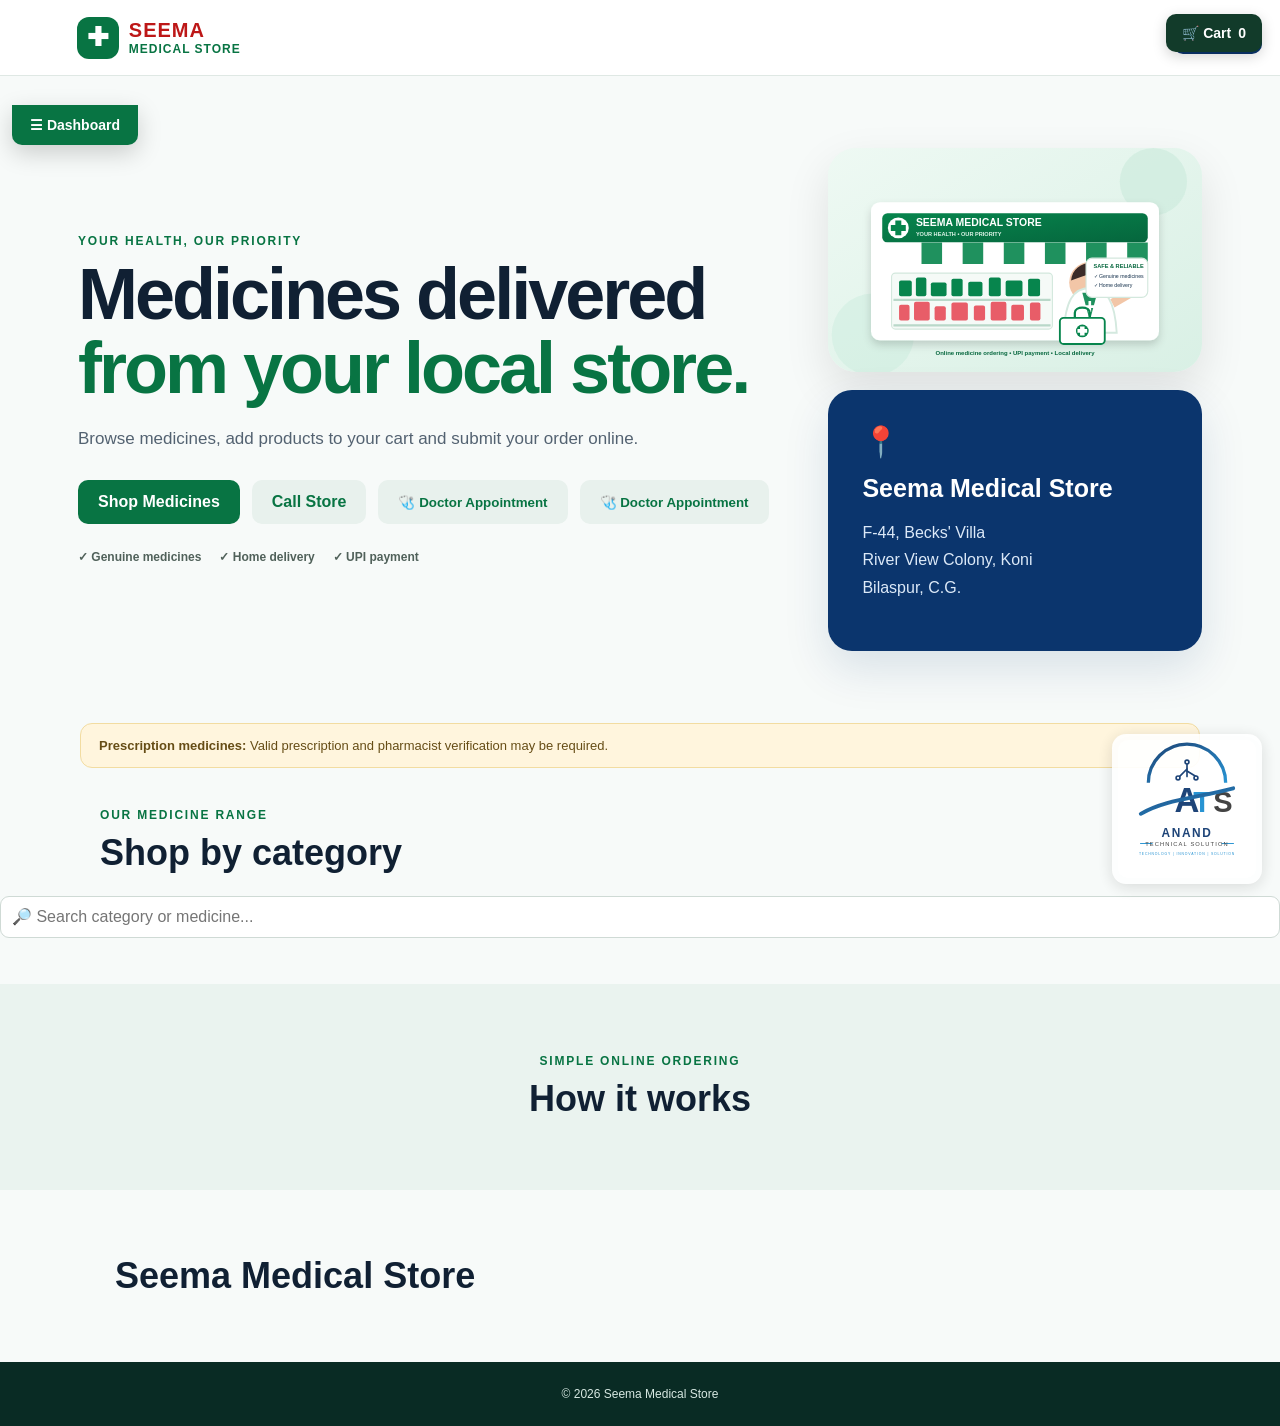
==== index.html @ df8f7c28 "Expose Doctor Appointment on website dashboard" ====
<!DOCTYPE html><html lang="en"><head><meta charset="UTF-8"><meta name="viewport" content="width=device-width, initial-scale=1.0"><meta name="description" content="Seema Medical Store - Order medicines and healthcare essentials online."><title>Seema Medical Store | Online Medicine Store</title><link rel="stylesheet" href="style.css?v=20260820-02"><link rel="stylesheet" href="category-slider.css?v=20260821-02"><link rel="stylesheet" href="seema-ai-hero.css?v=20260821-01"><style>#productGrid{display:none!important}</style></head><body><header class="topbar"><div class="brand"><div class="logo">✚</div><div><strong>SEEMA</strong><span>MEDICAL STORE</span></div></div><nav><a href="#products">Medicines</a><a href="#how">How to Order</a><a href="#contact">Contact</a><button id="customerLoginBtn" class="secondary" type="button" onclick="openCustomerAuth('login')">👤 Customer Login</button><div id="customerAccount" hidden><span>Hi, <strong id="customerNameDisplay">Customer</strong></span><button class="secondary" type="button" onclick="openMyOrders()">📦 My Orders</button><button class="secondary" type="button" onclick="logoutCustomer()">Logout</button></div><button id="mainCartButton" class="cart-btn" type="button" onclick="event.preventDefault();event.stopPropagation();var o=document.getElementById('cartOverlay');if(o){o.classList.add('open');o.style.display='flex';o.setAttribute('aria-hidden','false');if(window.reloadCartFromStorage)window.reloadCartFromStorage();}return false;">Cart <span id="cartCount">0</span></button></nav></header><section class="hero"><div><p class="eyebrow">YOUR HEALTH, OUR PRIORITY</p><h1>Medicines delivered<br><span>from your local store.</span></h1><p class="hero-copy">Browse medicines, add products to your cart and submit your order online.</p><div class="hero-actions"><a class="primary" href="#products">Shop Medicines</a><a class="secondary" href="tel:+919548327925">Call Store</a><button id="doctorAppointmentButton" class="secondary" type="button" onclick="openAppointment()">🩺 Doctor Appointment</button></div><div class="trust-row"><span>✓ Genuine medicines</span><span>✓ Home delivery</span><span>✓ UPI payment</span></div></div><div class="hero-visual"><div class="hero-ai-image"><img src="seema-ai-hero.svg" alt="Seema Medical Store online medicine delivery" loading="eager"></div><div class="hero-card"><div class="pin">📍</div><h3>Seema Medical Store</h3><p>F-44, Becks' Villa<br>River View Colony, Koni<br>Bilaspur, C.G.</p></div></div></section><section class="notice"><strong>Prescription medicines:</strong> Valid prescription and pharmacist verification may be required.</section><main id="products"><div class="section-head"><div><p class="eyebrow">OUR MEDICINE RANGE</p><h2>Shop by category</h2></div></div><div class="homepage-search-wrap"><input id="homepageSearch" class="homepage-search" type="search" placeholder="🔎 Search category or medicine..." autocomplete="off"><div id="homepageSearchResults" class="homepage-search-results" hidden></div></div><div id="dynamicCategoryList" class="dynamic-category-list" aria-label="Medicine categories"></div><div id="productGrid" class="product-grid" aria-hidden="true"></div></main><section id="how" class="how"><p class="eyebrow">SIMPLE ONLINE ORDERING</p><h2>How it works</h2></section><section id="contact" class="contact"><h2>Seema Medical Store</h2></section><footer>© 2026 Seema Medical Store</footer><div id="cartOverlay" class="overlay" onclick="closeCart(event)"><aside class="cart" onclick="event.stopPropagation()"><button class="close" type="button" onclick="closeCart()">×</button><h2>Your Cart</h2><div id="cartItems"></div><div class="cart-total"><span>Total</span><strong id="cartTotal">₹0</strong></div><button id="cartAddMoreButton" type="button" class="secondary full" hidden onclick="document.getElementById('cartOverlay').classList.remove('open');location.hash='products'">➕ Add More Medicines</button><button class="primary full" type="button" onclick="openCheckout()">Proceed to Order</button></aside></div><div id="customerAuthOverlay" class="overlay" onclick="if(event.target===this)closeCustomerAuth()"><aside class="checkout auth-card" onclick="event.stopPropagation()"><button class="close" type="button" onclick="closeCustomerAuth()">×</button><h2>👤 Customer Login</h2><p class="muted">Login to your Seema Medical Store customer account.</p><div class="auth-tabs"><button id="loginTab" class="active" type="button" onclick="setAuthMode('login')">Login</button><button id="signupTab" type="button" onclick="setAuthMode('signup')">Create Account</button></div><div id="authMessage" class="auth-message"></div><div id="loginPanel"><form onsubmit="loginCustomer(event)"><label>Email address<input id="loginEmail" type="email" required autocomplete="email"></label><label>Password<input id="loginPassword" type="password" required autocomplete="current-password"></label><button class="primary full" type="submit">Login</button></form></div><div id="signupPanel" hidden><form onsubmit="signupCustomer(event)"><label>Full name<input id="signupName" required autocomplete="name"></label><label>Mobile number<input id="signupPhone" type="tel" pattern="[0-9]{10}" required autocomplete="tel"></label><label>Email address<input id="signupEmail" type="email" required autocomplete="email"></label><label>Password<input id="signupPassword" type="password" minlength="6" required autocomplete="new-password"></label><button class="primary full" type="submit">Create Account</button></form></div></aside></div><script src="https://cdn.jsdelivr.net/npm/@supabase/supabase-js@2"></script><script src="supabase-config.js?v=20260820-01"></script><script src="script.js?v=20260821-09"></script><script src="new-cart-v4.js?v=20260821-03"></script><script src="next-order-fix.js?v=20260821-05"></script><script src="realtime-stock.js?v=20260820-01"></script><script src="stock-order-fix.js?v=20260820-01"></script><script src="customer-auth.js?v=20260821-07"></script><script src="customer-orders.js?v=20260820-02"></script><script src="customer-dashboard.js?v=20260821-01"></script><script src="dynamic-categories.js?v=20260821-03"></script><script src="homepage-search.js?v=20260821-01"></script><script src="appointment.js?v=20260821-02"></script></body></html>
---- style.css ----
*{box-sizing:border-box}html{scroll-behavior:smooth}body{margin:0;font-family:Inter,Arial,sans-serif;color:#102033;background:#f7faf9}a{text-decoration:none;color:inherit}.topbar{height:76px;background:#fff;border-bottom:1px solid #dfe8e4;display:flex;align-items:center;justify-content:space-between;padding:0 6%;position:sticky;top:0;z-index:10}.brand{display:flex;align-items:center;gap:10px}.brand .logo{width:42px;height:42px;border-radius:12px;background:#087443;color:#fff;display:grid;place-items:center;font-size:26px;font-weight:800}.brand strong{display:block;font-size:20px;color:#bd1717;letter-spacing:1px}.brand span{display:block;font-size:12px;font-weight:800;color:#087443;letter-spacing:1px}.topbar nav{display:flex;align-items:center;gap:25px;font-size:14px;font-weight:600}.topbar nav a:hover{color:#087443}.cart-btn{border:0;background:#0b356d;color:#fff;padding:11px 16px;border-radius:10px;font-weight:700;cursor:pointer}.cart-btn span{background:#fff;color:#0b356d;border-radius:20px;padding:2px 7px;margin-left:5px}.hero{max-width:1180px;margin:0 auto;padding:72px 28px;display:grid;grid-template-columns:1.5fr .8fr;gap:50px;align-items:center}.eyebrow{font-size:12px;font-weight:800;letter-spacing:1.8px;color:#087443;margin:0 0 10px}.hero h1{font-size:clamp(42px,6vw,72px);line-height:1.02;margin:0 0 20px;letter-spacing:-3px}.hero h1 span{color:#087443}.hero-copy{font-size:17px;line-height:1.7;max-width:650px;color:#536271}.hero-actions{display:flex;gap:12px;margin:26px 0}.primary,.secondary{display:inline-block;padding:13px 20px;border-radius:10px;font-weight:800;border:0;cursor:pointer}.primary{background:#087443;color:#fff}.secondary{background:#e8f1ed;color:#087443}.trust-row{display:flex;gap:18px;flex-wrap:wrap;font-size:12px;font-weight:700;color:#50615a}.hero-card{background:#0b356d;color:#fff;padding:34px;border-radius:24px;box-shadow:0 18px 45px #0b356d20}.hero-card .pin{font-size:30px}.hero-card h3{font-size:25px;margin:15px 0 10px}.hero-card p{line-height:1.7;color:#dce9f8}.hero-card a{display:inline-block;margin-top:8px;font-weight:800}.notice{max-width:1120px;margin:0 auto 25px;padding:14px 18px;background:#fff5dd;border:1px solid #f2dca1;border-radius:12px;font-size:13px;color:#664d16}.section-head{max-width:1120px;margin:40px auto 15px;padding:0 20px;display:flex;justify-content:space-between;align-items:end;gap:20px}.section-head h2,.how h2,.contact h2{font-size:36px;margin:0}.section-head input{width:280px;padding:13px 15px;border:1px solid #cfdad5;border-radius:10px;background:#fff}.tabs{max-width:1120px;margin:0 auto 22px;padding:0 20px;display:flex;gap:8px;overflow:auto}.tab{border:1px solid #d4dfdb;background:#fff;padding:9px 14px;border-radius:999px;white-space:nowrap;cursor:pointer;font-weight:700;color:#53615c}.tab.active{background:#087443;color:#fff;border-color:#087443}.product-grid{max-width:1120px;margin:0 auto 70px;padding:0 20px;display:grid;grid-template-columns:repeat(4,1fr);gap:16px}.product{background:#fff;border:1px solid #e1e9e5;border-radius:16px;padding:18px;display:flex;flex-direction:column;min-height:210px}.product .category{font-size:10px;color:#087443;font-weight:800;text-transform:uppercase;letter-spacing:1px}.product h3{font-size:17px;margin:8px 0 5px}.product p{font-size:12px;color:#6a7671;min-height:34px;margin:0 0 12px}.product-bottom{margin-top:auto;display:flex;align-items:center;justify-content:space-between}.price{font-size:20px;color:#c71818;font-weight:800}.add{border:0;background:#0b356d;color:#fff;padding:9px 12px;border-radius:9px;font-weight:800;cursor:pointer}.how{background:#eaf3ef;padding:70px 7%;text-align:center}.steps{max-width:1100px;margin:30px auto 0;display:grid;grid-template-columns:repeat(4,1fr);gap:18px}.steps div{background:#fff;border-radius:16px;padding:25px;text-align:left}.steps b{color:#087443}.steps h3{margin:12px 0 5px}.steps p{font-size:13px;color:#65736d;line-height:1.5}.contact{max-width:1100px;margin:0 auto;padding:65px 25px;display:flex;justify-content:space-between;gap:30px;align-items:center}.contact p{color:#5f6c67;line-height:1.6}.contact-actions{display:flex;gap:10px;flex-wrap:wrap}footer{padding:25px;text-align:center;background:#092b24;color:#d7e8e2;font-size:12px}.overlay{position:fixed;inset:0;background:#071a1570;display:none;align-items:stretch;justify-content:flex-end;z-index:30}.overlay.open{display:flex}.cart,.checkout{width:min(470px,100%);background:#fff;height:100%;padding:28px;overflow:auto;position:relative}.checkout{width:min(620px,100%)}.close{position:absolute;right:20px;top:14px;border:0;background:transparent;font-size:30px;cursor:pointer}.cart h2,.checkout h2{margin-top:10px}.cart-row{display:grid;grid-template-columns:1fr auto auto;gap:10px;align-items:center;border-bottom:1px solid #e6ece9;padding:15px 0}.qty button{border:1px solid #ccd7d2;background:#fff;border-radius:6px;padding:3px 8px}.cart-total{display:flex;justify-content:space-between;font-size:20px;padding:20px 0}.full{width:100%}.muted,.small{color:#68756f;font-size:12px}.form-grid{display:grid;grid-template-columns:1fr 1fr;gap:12px}label{display:block;font-size:12px;font-weight:700;margin:12px 0}input,textarea,select{width:100%;margin-top:7px;padding:11px;border:1px solid #cfdad5;border-radius:9px;font:inherit;background:#fff}.order-summary{background:#f3f7f5;border-radius:12px;padding:15px;margin:16px 0}.summary-line{display:flex;justify-content:space-between;font-size:13px;margin:7px 0}.success{background:#e6f7ee;border:1px solid #9bd4b5;padding:18px;border-radius:12px;color:#0b5a35}.hidden{display:none}.payment-box{margin:18px 0;padding:18px;border:1px solid #d6e2dd;border-radius:14px;background:#f8fbfa}.payment-box h3{margin:0 0 5px}.upi-details{display:flex;justify-content:space-between;gap:18px;align-items:center;background:#fff;border:1px solid #e0e9e5;border-radius:12px;padding:14px}.upi-details p{margin:7px 0}.payment-qr{width:150px;height:150px;object-fit:contain;border-radius:8px;border:1px solid #e3e8e6;background:#fff}.upi-pay-button{margin:12px 0;text-align:center}.payment-note{margin-top:4px}.cod-box{background:#fff;border:1px solid #d9e5df;border-radius:10px;padding:15px;margin-top:12px}.cod-box p{margin-bottom:0}.tracking-form{max-width:720px;margin:25px auto;display:grid;grid-template-columns:1fr 1fr auto;gap:10px;align-items:end}.tracking-form input{margin-top:0}.tracking-card{max-width:720px;margin:22px auto 0;background:#fff;border-radius:14px;padding:20px;text-align:left;border:1px solid #dce7e2}.tracking-status{display:grid;grid-template-columns:repeat(5,1fr);gap:6px;margin:18px 0}.tracking-status div{text-align:center;font-size:11px;color:#8a9792}.tracking-status span{display:block;font-size:22px}.tracking-status .completed{color:#087443}.dynamic-category-list{max-width:1120px;margin:0 auto 20px;padding:0 20px;display:grid;grid-template-columns:repeat(5,1fr);gap:14px}.dynamic-category-card{border:1px solid #d9e4df;background:#fff;border-radius:18px;padding:18px 12px;min-height:145px;display:flex;flex-direction:column;align-items:center;justify-content:center;gap:8px;cursor:pointer;box-shadow:0 4px 14px rgba(16,32,51,.06);transition:transform .15s,box-shadow .15s}.dynamic-category-card:hover{transform:translateY(-3px);box-shadow:0 8px 20px rgba(16,32,51,.1)}.dynamic-category-icon{width:68px;height:68px;border-radius:50%;display:grid;place-items:center;background:#eaf3ef;font-size:36px}.dynamic-category-card strong{font-size:14px;text-align:center;color:#102033}.dynamic-category-card small{font-size:11px;color:#68756f}@media(max-width:1000px){.dynamic-category-list{grid-template-columns:repeat(4,1fr)}}@media(max-width:850px){.topbar nav a{display:none}.hero{grid-template-columns:1fr;padding-top:45px}.product-grid{grid-template-columns:repeat(2,1fr)}.steps{grid-template-columns:repeat(2,1fr)}.contact{flex-direction:column;align-items:flex-start}.section-head{align-items:flex-start;flex-direction:column}.section-head input{width:100%}.tracking-form{grid-template-columns:1fr}.tracking-form .primary{width:100%}.dynamic-category-list{grid-template-columns:repeat(3,1fr)}}@media(max-width:520px){.hero h1{letter-spacing:-2px}.product-grid{grid-template-columns:1fr}.steps{grid-template-columns:1fr}.form-grid{grid-template-columns:1fr}.hero-card{padding:24px}.upi-details{flex-direction:column;align-items:flex-start}.payment-qr{width:180px;height:180px}.tracking-status{grid-template-columns:1fr 1fr}.dynamic-category-list{grid-template-columns:repeat(2,1fr);padding:0 14px}.dynamic-category-card{min-height:125px}.dynamic-category-icon{width:58px;height:58px;font-size:30px}}.ats-watermark{position:fixed;right:18px;bottom:16px;width:150px;z-index:9999;pointer-events:none;opacity:.92;filter:drop-shadow(0 3px 8px rgba(0,0,0,.14));background:rgba(255,255,255,.94);border-radius:14px;padding:6px;box-sizing:border-box}.ats-watermark img{display:block;width:100%;height:auto;border-radius:10px}@media(max-width:520px){.ats-watermark{width:105px;right:10px;bottom:10px;padding:4px;border-radius:10px}}
---- category-slider.css ----
/* Unified homepage category showcase: one large horizontal slider, no duplicate tab list. */
#categoryTabs{display:none!important}
#dynamicCategoryList{max-width:1120px;margin:28px auto 46px;padding:0 20px;display:block;position:relative}
.category-slider-track{display:flex;gap:18px;overflow-x:auto;overflow-y:hidden;padding:8px 2px 18px;scroll-snap-type:x mandatory;scroll-behavior:smooth;scrollbar-width:thin}
.category-slider-track::-webkit-scrollbar{height:8px}
.category-slider-track::-webkit-scrollbar-thumb{background:#b9cec5;border-radius:20px}
.category-showcase-card{flex:0 0 230px;min-height:335px;border:1px solid #dce8e3;border-radius:22px;background:#fff;padding:28px 20px 22px;display:flex;flex-direction:column;align-items:center;text-align:center;justify-content:flex-start;cursor:pointer;scroll-snap-align:start;box-shadow:0 5px 18px rgba(16,32,51,.07);transition:transform .18s ease,box-shadow .18s ease,border-color .18s ease}
.category-showcase-card:hover{transform:translateY(-5px);box-shadow:0 12px 28px rgba(16,32,51,.12);border-color:#b9d8cb}
.category-art{width:178px;height:178px;flex:0 0 178px;border-radius:50%;display:grid;place-items:center;background:#edf6f2;font-size:92px;line-height:1;box-shadow:inset 0 0 0 1px #e2eee9}
.category-showcase-title{margin-top:24px;font-size:21px;line-height:1.2;font-weight:800;color:#102033}
.category-showcase-desc{margin-top:10px;font-size:13px;line-height:1.5;color:#65736d;min-height:39px}
.category-showcase-card small{margin-top:auto;padding-top:12px;font-size:12px;font-weight:700;color:#087443}
@media(max-width:850px){#dynamicCategoryList{padding:0 16px}.category-showcase-card{flex-basis:215px;min-height:315px}.category-art{width:155px;height:155px;flex-basis:155px;font-size:78px}}
@media(max-width:520px){#dynamicCategoryList{margin-top:20px;margin-bottom:32px;padding:0 12px}.category-slider-track{gap:12px}.category-showcase-card{flex-basis:82vw;max-width:300px;min-height:330px}.category-art{width:170px;height:170px;flex-basis:170px;font-size:88px}}
---- seema-ai-hero.css ----
.hero{align-items:center}.hero-visual{display:flex;flex-direction:column;gap:18px;min-width:0}.hero-ai-image{display:block;width:100%;border-radius:28px;overflow:hidden;box-shadow:0 18px 45px rgba(0,0,0,.10);background:#eef8f3}.hero-ai-image img{display:block;width:100%;height:auto;aspect-ratio:5/3;object-fit:cover}.hero-visual .hero-card{width:100%;box-sizing:border-box}@media(max-width:800px){.hero-visual{margin-top:20px}.hero-ai-image img{aspect-ratio:16/10}}
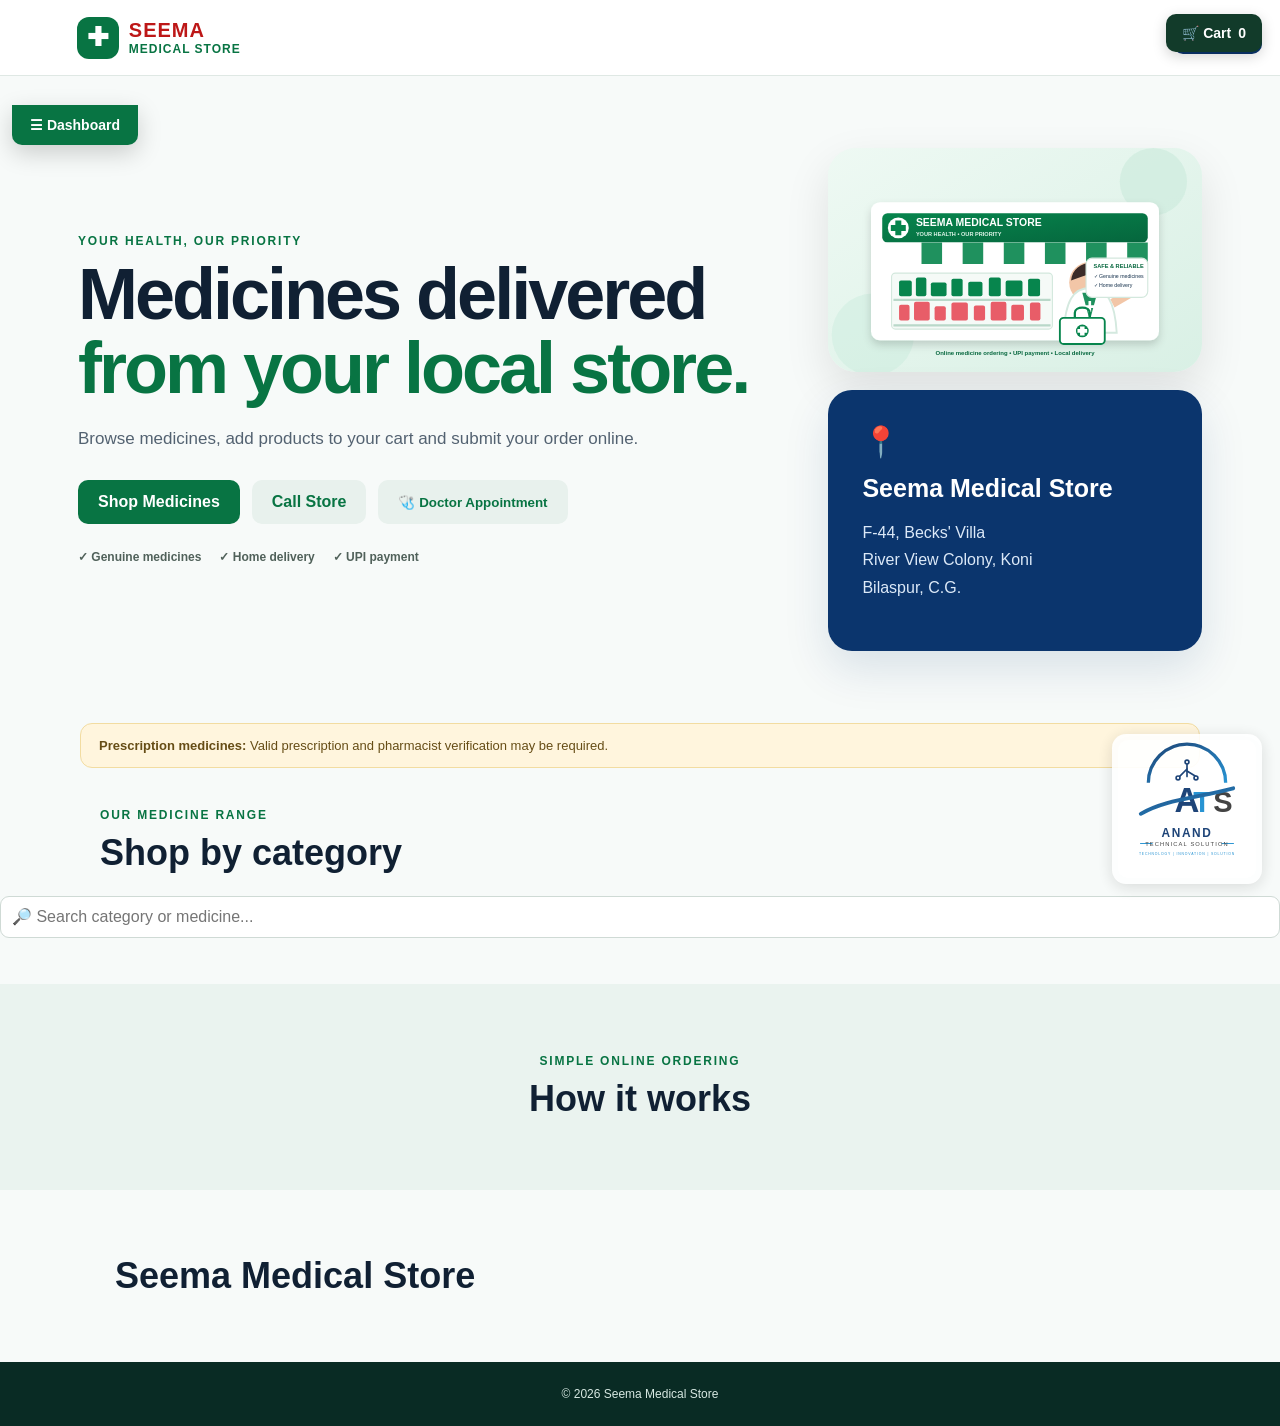
==== commit 4d7d09ed: "Refresh category CSS cache version without changing layout" ====
--- a/index.html
+++ b/index.html
@@ -1 +1 @@
-<!DOCTYPE html><html lang="en"><head><meta charset="UTF-8"><meta name="viewport" content="width=device-width, initial-scale=1.0"><meta name="description" content="Seema Medical Store - Order medicines and healthcare essentials online."><title>Seema Medical Store | Online Medicine Store</title><link rel="stylesheet" href="style.css?v=20260820-02"><link rel="stylesheet" href="category-slider.css?v=20260821-02"><link rel="stylesheet" href="seema-ai-hero.css?v=20260821-01"><style>#productGrid{display:none!important}</style></head><body><header class="topbar"><div class="brand"><div class="logo">✚</div><div><strong>SEEMA</strong><span>MEDICAL STORE</span></div></div><nav><a href="#products">Medicines</a><a href="#how">How to Order</a><a href="#contact">Contact</a><button id="customerLoginBtn" class="secondary" type="button" onclick="openCustomerAuth('login')">👤 Customer Login</button><div id="customerAccount" hidden><span>Hi, <strong id="customerNameDisplay">Customer</strong></span><button class="secondary" type="button" onclick="openMyOrders()">📦 My Orders</button><button class="secondary" type="button" onclick="logoutCustomer()">Logout</button></div><button id="mainCartButton" class="cart-btn" type="button" onclick="event.preventDefault();event.stopPropagation();var o=document.getElementById('cartOverlay');if(o){o.classList.add('open');o.style.display='flex';o.setAttribute('aria-hidden','false');if(window.reloadCartFromStorage)window.reloadCartFromStorage();}return false;">Cart <span id="cartCount">0</span></button></nav></header><section class="hero"><div><p class="eyebrow">YOUR HEALTH, OUR PRIORITY</p><h1>Medicines delivered<br><span>from your local store.</span></h1><p class="hero-copy">Browse medicines, add products to your cart and submit your order online.</p><div class="hero-actions"><a class="primary" href="#products">Shop Medicines</a><a class="secondary" href="tel:+919548327925">Call Store</a><button id="doctorAppointmentButton" class="secondary" type="button" onclick="openAppointment()">🩺 Doctor Appointment</button></div><div class="trust-row"><span>✓ Genuine medicines</span><span>✓ Home delivery</span><span>✓ UPI payment</span></div></div><div class="hero-visual"><div class="hero-ai-image"><img src="seema-ai-hero.svg" alt="Seema Medical Store online medicine delivery" loading="eager"></div><div class="hero-card"><div class="pin">📍</div><h3>Seema Medical Store</h3><p>F-44, Becks' Villa<br>River View Colony, Koni<br>Bilaspur, C.G.</p></div></div></section><section class="notice"><strong>Prescription medicines:</strong> Valid prescription and pharmacist verification may be required.</section><main id="products"><div class="section-head"><div><p class="eyebrow">OUR MEDICINE RANGE</p><h2>Shop by category</h2></div></div><div class="homepage-search-wrap"><input id="homepageSearch" class="homepage-search" type="search" placeholder="🔎 Search category or medicine..." autocomplete="off"><div id="homepageSearchResults" class="homepage-search-results" hidden></div></div><div id="dynamicCategoryList" class="dynamic-category-list" aria-label="Medicine categories"></div><div id="productGrid" class="product-grid" aria-hidden="true"></div></main><section id="how" class="how"><p class="eyebrow">SIMPLE ONLINE ORDERING</p><h2>How it works</h2></section><section id="contact" class="contact"><h2>Seema Medical Store</h2></section><footer>© 2026 Seema Medical Store</footer><div id="cartOverlay" class="overlay" onclick="closeCart(event)"><aside class="cart" onclick="event.stopPropagation()"><button class="close" type="button" onclick="closeCart()">×</button><h2>Your Cart</h2><div id="cartItems"></div><div class="cart-total"><span>Total</span><strong id="cartTotal">₹0</strong></div><button id="cartAddMoreButton" type="button" class="secondary full" hidden onclick="document.getElementById('cartOverlay').classList.remove('open');location.hash='products'">➕ Add More Medicines</button><button class="primary full" type="button" onclick="openCheckout()">Proceed to Order</button></aside></div><div id="customerAuthOverlay" class="overlay" onclick="if(event.target===this)closeCustomerAuth()"><aside class="checkout auth-card" onclick="event.stopPropagation()"><button class="close" type="button" onclick="closeCustomerAuth()">×</button><h2>👤 Customer Login</h2><p class="muted">Login to your Seema Medical Store customer account.</p><div class="auth-tabs"><button id="loginTab" class="active" type="button" onclick="setAuthMode('login')">Login</button><button id="signupTab" type="button" onclick="setAuthMode('signup')">Create Account</button></div><div id="authMessage" class="auth-message"></div><div id="loginPanel"><form onsubmit="loginCustomer(event)"><label>Email address<input id="loginEmail" type="email" required autocomplete="email"></label><label>Password<input id="loginPassword" type="password" required autocomplete="current-password"></label><button class="primary full" type="submit">Login</button></form></div><div id="signupPanel" hidden><form onsubmit="signupCustomer(event)"><label>Full name<input id="signupName" required autocomplete="name"></label><label>Mobile number<input id="signupPhone" type="tel" pattern="[0-9]{10}" required autocomplete="tel"></label><label>Email address<input id="signupEmail" type="email" required autocomplete="email"></label><label>Password<input id="signupPassword" type="password" minlength="6" required autocomplete="new-password"></label><button class="primary full" type="submit">Create Account</button></form></div></aside></div><script src="https://cdn.jsdelivr.net/npm/@supabase/supabase-js@2"></script><script src="supabase-config.js?v=20260820-01"></script><script src="script.js?v=20260821-09"></script><script src="new-cart-v4.js?v=20260821-03"></script><script src="next-order-fix.js?v=20260821-05"></script><script src="realtime-stock.js?v=20260820-01"></script><script src="stock-order-fix.js?v=20260820-01"></script><script src="customer-auth.js?v=20260821-07"></script><script src="customer-orders.js?v=20260820-02"></script><script src="customer-dashboard.js?v=20260821-01"></script><script src="dynamic-categories.js?v=20260821-03"></script><script src="homepage-search.js?v=20260821-01"></script><script src="appointment.js?v=20260821-02"></script></body></html>+<!DOCTYPE html><html lang="en"><head><meta charset="UTF-8"><meta name="viewport" content="width=device-width, initial-scale=1.0"><meta name="description" content="Seema Medical Store - Order medicines and healthcare essentials online."><title>Seema Medical Store | Online Medicine Store</title><link rel="stylesheet" href="style.css?v=20260820-02"><link rel="stylesheet" href="category-slider.css?v=20260822-01"><link rel="stylesheet" href="seema-ai-hero.css?v=20260821-01"><style>#productGrid{display:none!important}</style></head><body><header class="topbar"><div class="brand"><div class="logo">✚</div><div><strong>SEEMA</strong><span>MEDICAL STORE</span></div></div><nav><a href="#products">Medicines</a><a href="#how">How to Order</a><a href="#contact">Contact</a><button id="customerLoginBtn" class="secondary" type="button" onclick="openCustomerAuth('login')">👤 Customer Login</button><div id="customerAccount" hidden><span>Hi, <strong id="customerNameDisplay">Customer</strong></span><button class="secondary" type="button" onclick="openMyOrders()">📦 My Orders</button><button class="secondary" type="button" onclick="logoutCustomer()">Logout</button></div><button id="mainCartButton" class="cart-btn" type="button" onclick="event.preventDefault();event.stopPropagation();var o=document.getElementById('cartOverlay');if(o){o.classList.add('open');o.style.display='flex';o.setAttribute('aria-hidden','false');if(window.reloadCartFromStorage)window.reloadCartFromStorage();}return false;">Cart <span id="cartCount">0</span></button></nav></header><section class="hero"><div><p class="eyebrow">YOUR HEALTH, OUR PRIORITY</p><h1>Medicines delivered<br><span>from your local store.</span></h1><p class="hero-copy">Browse medicines, add products to your cart and submit your order online.</p><div class="hero-actions"><a class="primary" href="#products">Shop Medicines</a><a class="secondary" href="tel:+919548327925">Call Store</a><button id="doctorAppointmentButton" class="secondary" type="button" onclick="openAppointment()">🩺 Doctor Appointment</button></div><div class="trust-row"><span>✓ Genuine medicines</span><span>✓ Home delivery</span><span>✓ UPI payment</span></div></div><div class="hero-visual"><div class="hero-ai-image"><img src="seema-ai-hero.svg" alt="Seema Medical Store online medicine delivery" loading="eager"></div><div class="hero-card"><div class="pin">📍</div><h3>Seema Medical Store</h3><p>F-44, Becks' Villa<br>River View Colony, Koni<br>Bilaspur, C.G.</p></div></div></section><section class="notice"><strong>Prescription medicines:</strong> Valid prescription and pharmacist verification may be required.</section><main id="products"><div class="section-head"><div><p class="eyebrow">OUR MEDICINE RANGE</p><h2>Shop by category</h2></div></div><div class="homepage-search-wrap"><input id="homepageSearch" class="homepage-search" type="search" placeholder="🔎 Search category or medicine..." autocomplete="off"><div id="homepageSearchResults" class="homepage-search-results" hidden></div></div><div id="dynamicCategoryList" class="dynamic-category-list" aria-label="Medicine categories"></div><div id="productGrid" class="product-grid" aria-hidden="true"></div></main><section id="how" class="how"><p class="eyebrow">SIMPLE ONLINE ORDERING</p><h2>How it works</h2></section><section id="contact" class="contact"><h2>Seema Medical Store</h2></section><footer>© 2026 Seema Medical Store</footer><div id="cartOverlay" class="overlay" onclick="closeCart(event)"><aside class="cart" onclick="event.stopPropagation()"><button class="close" type="button" onclick="closeCart()">×</button><h2>Your Cart</h2><div id="cartItems"></div><div class="cart-total"><span>Total</span><strong id="cartTotal">₹0</strong></div><button id="cartAddMoreButton" type="button" class="secondary full" hidden onclick="document.getElementById('cartOverlay').classList.remove('open');location.hash='products'">➕ Add More Medicines</button><button class="primary full" type="button" onclick="openCheckout()">Proceed to Order</button></aside></div><div id="customerAuthOverlay" class="overlay" onclick="if(event.target===this)closeCustomerAuth()"><aside class="checkout auth-card" onclick="event.stopPropagation()"><button class="close" type="button" onclick="closeCustomerAuth()">×</button><h2>👤 Customer Login</h2><p class="muted">Login to your Seema Medical Store customer account.</p><div class="auth-tabs"><button id="loginTab" class="active" type="button" onclick="setAuthMode('login')">Login</button><button id="signupTab" type="button" onclick="setAuthMode('signup')">Create Account</button></div><div id="authMessage" class="auth-message"></div><div id="loginPanel"><form onsubmit="loginCustomer(event)"><label>Email address<input id="loginEmail" type="email" required autocomplete="email"></label><label>Password<input id="loginPassword" type="password" required autocomplete="current-password"></label><button class="primary full" type="submit">Login</button></form></div><div id="signupPanel" hidden><form onsubmit="signupCustomer(event)"><label>Full name<input id="signupName" required autocomplete="name"></label><label>Mobile number<input id="signupPhone" type="tel" pattern="[0-9]{10}" required autocomplete="tel"></label><label>Email address<input id="signupEmail" type="email" required autocomplete="email"></label><label>Password<input id="signupPassword" type="password" minlength="6" required autocomplete="new-password"></label><button class="primary full" type="submit">Create Account</button></form></div></aside></div><script src="https://cdn.jsdelivr.net/npm/@supabase/supabase-js@2"></script><script src="supabase-config.js?v=20260820-01"></script><script src="script.js?v=20260821-09"></script><script src="new-cart-v4.js?v=20260821-03"></script><script src="next-order-fix.js?v=20260821-05"></script><script src="realtime-stock.js?v=20260820-01"></script><script src="stock-order-fix.js?v=20260820-01"></script><script src="customer-auth.js?v=20260821-07"></script><script src="customer-orders.js?v=20260820-02"></script><script src="customer-dashboard.js?v=20260821-01"></script><script src="dynamic-categories.js?v=20260821-03"></script><script src="homepage-search.js?v=20260821-01"></script><script src="appointment.js?v=20260821-02"></script></body></html>
--- a/style.css
+++ b/style.css
@@ -1 +1 @@
-*{box-sizing:border-box}html{scroll-behavior:smooth}body{margin:0;font-family:Inter,Arial,sans-serif;color:#102033;background:#f7faf9}a{text-decoration:none;color:inherit}.topbar{height:76px;background:#fff;border-bottom:1px solid #dfe8e4;display:flex;align-items:center;justify-content:space-between;padding:0 6%;position:sticky;top:0;z-index:10}.brand{display:flex;align-items:center;gap:10px}.brand .logo{width:42px;height:42px;border-radius:12px;background:#087443;color:#fff;display:grid;place-items:center;font-size:26px;font-weight:800}.brand strong{display:block;font-size:20px;color:#bd1717;letter-spacing:1px}.brand span{display:block;font-size:12px;font-weight:800;color:#087443;letter-spacing:1px}.topbar nav{display:flex;align-items:center;gap:25px;font-size:14px;font-weight:600}.topbar nav a:hover{color:#087443}.cart-btn{border:0;background:#0b356d;color:#fff;padding:11px 16px;border-radius:10px;font-weight:700;cursor:pointer}.cart-btn span{background:#fff;color:#0b356d;border-radius:20px;padding:2px 7px;margin-left:5px}.hero{max-width:1180px;margin:0 auto;padding:72px 28px;display:grid;grid-template-columns:1.5fr .8fr;gap:50px;align-items:center}.eyebrow{font-size:12px;font-weight:800;letter-spacing:1.8px;color:#087443;margin:0 0 10px}.hero h1{font-size:clamp(42px,6vw,72px);line-height:1.02;margin:0 0 20px;letter-spacing:-3px}.hero h1 span{color:#087443}.hero-copy{font-size:17px;line-height:1.7;max-width:650px;color:#536271}.hero-actions{display:flex;gap:12px;margin:26px 0}.primary,.secondary{display:inline-block;padding:13px 20px;border-radius:10px;font-weight:800;border:0;cursor:pointer}.primary{background:#087443;color:#fff}.secondary{background:#e8f1ed;color:#087443}.trust-row{display:flex;gap:18px;flex-wrap:wrap;font-size:12px;font-weight:700;color:#50615a}.hero-card{background:#0b356d;color:#fff;padding:34px;border-radius:24px;box-shadow:0 18px 45px #0b356d20}.hero-card .pin{font-size:30px}.hero-card h3{font-size:25px;margin:15px 0 10px}.hero-card p{line-height:1.7;color:#dce9f8}.hero-card a{display:inline-block;margin-top:8px;font-weight:800}.notice{max-width:1120px;margin:0 auto 25px;padding:14px 18px;background:#fff5dd;border:1px solid #f2dca1;border-radius:12px;font-size:13px;color:#664d16}.section-head{max-width:1120px;margin:40px auto 15px;padding:0 20px;display:flex;justify-content:space-between;align-items:end;gap:20px}.section-head h2,.how h2,.contact h2{font-size:36px;margin:0}.section-head input{width:280px;padding:13px 15px;border:1px solid #cfdad5;border-radius:10px;background:#fff}.tabs{max-width:1120px;margin:0 auto 22px;padding:0 20px;display:flex;gap:8px;overflow:auto}.tab{border:1px solid #d4dfdb;background:#fff;padding:9px 14px;border-radius:999px;white-space:nowrap;cursor:pointer;font-weight:700;color:#53615c}.tab.active{background:#087443;color:#fff;border-color:#087443}.product-grid{max-width:1120px;margin:0 auto 70px;padding:0 20px;display:grid;grid-template-columns:repeat(4,1fr);gap:16px}.product{background:#fff;border:1px solid #e1e9e5;border-radius:16px;padding:18px;display:flex;flex-direction:column;min-height:210px}.product .category{font-size:10px;color:#087443;font-weight:800;text-transform:uppercase;letter-spacing:1px}.product h3{font-size:17px;margin:8px 0 5px}.product p{font-size:12px;color:#6a7671;min-height:34px;margin:0 0 12px}.product-bottom{margin-top:auto;display:flex;align-items:center;justify-content:space-between}.price{font-size:20px;color:#c71818;font-weight:800}.add{border:0;background:#0b356d;color:#fff;padding:9px 12px;border-radius:9px;font-weight:800;cursor:pointer}.how{background:#eaf3ef;padding:70px 7%;text-align:center}.steps{max-width:1100px;margin:30px auto 0;display:grid;grid-template-columns:repeat(4,1fr);gap:18px}.steps div{background:#fff;border-radius:16px;padding:25px;text-align:left}.steps b{color:#087443}.steps h3{margin:12px 0 5px}.steps p{font-size:13px;color:#65736d;line-height:1.5}.contact{max-width:1100px;margin:0 auto;padding:65px 25px;display:flex;justify-content:space-between;gap:30px;align-items:center}.contact p{color:#5f6c67;line-height:1.6}.contact-actions{display:flex;gap:10px;flex-wrap:wrap}footer{padding:25px;text-align:center;background:#092b24;color:#d7e8e2;font-size:12px}.overlay{position:fixed;inset:0;background:#071a1570;display:none;align-items:stretch;justify-content:flex-end;z-index:30}.overlay.open{display:flex}.cart,.checkout{width:min(470px,100%);background:#fff;height:100%;padding:28px;overflow:auto;position:relative}.checkout{width:min(620px,100%)}.close{position:absolute;right:20px;top:14px;border:0;background:transparent;font-size:30px;cursor:pointer}.cart h2,.checkout h2{margin-top:10px}.cart-row{display:grid;grid-template-columns:1fr auto auto;gap:10px;align-items:center;border-bottom:1px solid #e6ece9;padding:15px 0}.qty button{border:1px solid #ccd7d2;background:#fff;border-radius:6px;padding:3px 8px}.cart-total{display:flex;justify-content:space-between;font-size:20px;padding:20px 0}.full{width:100%}.muted,.small{color:#68756f;font-size:12px}.form-grid{display:grid;grid-template-columns:1fr 1fr;gap:12px}label{display:block;font-size:12px;font-weight:700;margin:12px 0}input,textarea,select{width:100%;margin-top:7px;padding:11px;border:1px solid #cfdad5;border-radius:9px;font:inherit;background:#fff}.order-summary{background:#f3f7f5;border-radius:12px;padding:15px;margin:16px 0}.summary-line{display:flex;justify-content:space-between;font-size:13px;margin:7px 0}.success{background:#e6f7ee;border:1px solid #9bd4b5;padding:18px;border-radius:12px;color:#0b5a35}.hidden{display:none}.payment-box{margin:18px 0;padding:18px;border:1px solid #d6e2dd;border-radius:14px;background:#f8fbfa}.payment-box h3{margin:0 0 5px}.upi-details{display:flex;justify-content:space-between;gap:18px;align-items:center;background:#fff;border:1px solid #e0e9e5;border-radius:12px;padding:14px}.upi-details p{margin:7px 0}.payment-qr{width:150px;height:150px;object-fit:contain;border-radius:8px;border:1px solid #e3e8e6;background:#fff}.upi-pay-button{margin:12px 0;text-align:center}.payment-note{margin-top:4px}.cod-box{background:#fff;border:1px solid #d9e5df;border-radius:10px;padding:15px;margin-top:12px}.cod-box p{margin-bottom:0}.tracking-form{max-width:720px;margin:25px auto;display:grid;grid-template-columns:1fr 1fr auto;gap:10px;align-items:end}.tracking-form input{margin-top:0}.tracking-card{max-width:720px;margin:22px auto 0;background:#fff;border-radius:14px;padding:20px;text-align:left;border:1px solid #dce7e2}.tracking-status{display:grid;grid-template-columns:repeat(5,1fr);gap:6px;margin:18px 0}.tracking-status div{text-align:center;font-size:11px;color:#8a9792}.tracking-status span{display:block;font-size:22px}.tracking-status .completed{color:#087443}.dynamic-category-list{max-width:1120px;margin:0 auto 20px;padding:0 20px;display:grid;grid-template-columns:repeat(5,1fr);gap:14px}.dynamic-category-card{border:1px solid #d9e4df;background:#fff;border-radius:18px;padding:18px 12px;min-height:145px;display:flex;flex-direction:column;align-items:center;justify-content:center;gap:8px;cursor:pointer;box-shadow:0 4px 14px rgba(16,32,51,.06);transition:transform .15s,box-shadow .15s}.dynamic-category-card:hover{transform:translateY(-3px);box-shadow:0 8px 20px rgba(16,32,51,.1)}.dynamic-category-icon{width:68px;height:68px;border-radius:50%;display:grid;place-items:center;background:#eaf3ef;font-size:36px}.dynamic-category-card strong{font-size:14px;text-align:center;color:#102033}.dynamic-category-card small{font-size:11px;color:#68756f}@media(max-width:1000px){.dynamic-category-list{grid-template-columns:repeat(4,1fr)}}@media(max-width:850px){.topbar nav a{display:none}.hero{grid-template-columns:1fr;padding-top:45px}.product-grid{grid-template-columns:repeat(2,1fr)}.steps{grid-template-columns:repeat(2,1fr)}.contact{flex-direction:column;align-items:flex-start}.section-head{align-items:flex-start;flex-direction:column}.section-head input{width:100%}.tracking-form{grid-template-columns:1fr}.tracking-form .primary{width:100%}.dynamic-category-list{grid-template-columns:repeat(3,1fr)}}@media(max-width:520px){.hero h1{letter-spacing:-2px}.product-grid{grid-template-columns:1fr}.steps{grid-template-columns:1fr}.form-grid{grid-template-columns:1fr}.hero-card{padding:24px}.upi-details{flex-direction:column;align-items:flex-start}.payment-qr{width:180px;height:180px}.tracking-status{grid-template-columns:1fr 1fr}.dynamic-category-list{grid-template-columns:repeat(2,1fr);padding:0 14px}.dynamic-category-card{min-height:125px}.dynamic-category-icon{width:58px;height:58px;font-size:30px}}.ats-watermark{position:fixed;right:18px;bottom:16px;width:150px;z-index:9999;pointer-events:none;opacity:.92;filter:drop-shadow(0 3px 8px rgba(0,0,0,.14));background:rgba(255,255,255,.94);border-radius:14px;padding:6px;box-sizing:border-box}.ats-watermark img{display:block;width:100%;height:auto;border-radius:10px}@media(max-width:520px){.ats-watermark{width:105px;right:10px;bottom:10px;padding:4px;border-radius:10px}}+*{box-sizing:border-box}html{scroll-behavior:smooth}body{margin:0;font-family:Inter,Arial,sans-serif;color:#102033;background:#f7faf9}a{text-decoration:none;color:inherit}.topbar{height:76px;background:#fff;border-bottom:1px solid #dfe8e4;display:flex;align-items:center;justify-content:space-between;padding:0 6%;position:sticky;top:0;z-index:10}.brand{display:flex;align-items:center;gap:10px}.brand .logo{width:42px;height:42px;border-radius:12px;background:#087443;color:#fff;display:grid;place-items:center;font-size:26px;font-weight:800}.brand strong{display:block;font-size:20px;color:#bd1717;letter-spacing:1px}.brand span{display:block;font-size:12px;font-weight:800;color:#087443;letter-spacing:1px}.topbar nav{display:flex;align-items:center;gap:25px;font-size:14px;font-weight:600}.topbar nav a:hover{color:#087443}.cart-btn{border:0;background:#0b356d;color:#fff;padding:11px 16px;border-radius:10px;font-weight:700;cursor:pointer}.cart-btn span{background:#fff;color:#0b356d;border-radius:20px;padding:2px 7px;margin-left:5px}.hero{max-width:1180px;margin:0 auto;padding:72px 28px;display:grid;grid-template-columns:1.5fr .8fr;gap:50px;align-items:center}.eyebrow{font-size:12px;font-weight:800;letter-spacing:1.8px;color:#087443;margin:0 0 10px}.hero h1{font-size:clamp(42px,6vw,72px);line-height:1.02;margin:0 0 20px;letter-spacing:-3px}.hero h1 span{color:#087443}.hero-copy{font-size:17px;line-height:1.7;max-width:650px;color:#536271}.hero-actions{display:flex;gap:12px;margin:26px 0}.primary,.secondary{display:inline-block;padding:13px 20px;border-radius:10px;font-weight:800;border:0;cursor:pointer}.primary{background:#087443;color:#fff}.secondary{background:#e8f1ed;color:#087443}.trust-row{display:flex;gap:18px;flex-wrap:wrap;font-size:12px;font-weight:700;color:#50615a}.hero-card{background:#0b356d;color:#fff;padding:34px;border-radius:24px;box-shadow:0 18px 45px #0b356d20}.hero-card .pin{font-size:30px}.hero-card h3{font-size:25px;margin:15px 0 10px}.hero-card p{line-height:1.7;color:#dce9f8}.hero-card a{display:inline-block;margin-top:8px;font-weight:800}.notice{max-width:1120px;margin:0 auto 25px;padding:14px 18px;background:#fff5dd;border:1px solid #f2dca1;border-radius:12px;font-size:13px;color:#664d16}.section-head{max-width:1120px;margin:40px auto 15px;padding:0 20px;display:flex;justify-content:space-between;align-items:end;gap:20px}.section-head h2,.how h2,.contact h2{font-size:36px;margin:0}.section-head input{width:280px;padding:13px 15px;border:1px solid #cfdad5;border-radius:10px;background:#fff}.tabs{max-width:1120px;margin:0 auto 22px;padding:0 20px;display:flex;gap:8px;overflow:auto}.tab{border:1px solid #d4dfdb;background:#fff;padding:9px 14px;border-radius:999px;white-space:nowrap;cursor:pointer;font-weight:700;color:#53615c}.tab.active{background:#087443;color:#fff;border-color:#087443}.product-grid{max-width:1120px;margin:0 auto 70px;padding:0 20px;display:grid;grid-template-columns:repeat(4,1fr);gap:16px}.product{background:#fff;border:1px solid #e1e9e5;border-radius:16px;padding:18px;display:flex;flex-direction:column;min-height:210px}.product .category{font-size:10px;color:#087443;font-weight:800;text-transform:uppercase;letter-spacing:1px}.product h3{font-size:17px;margin:8px 0 5px}.product p{font-size:12px;color:#6a7671;min-height:34px;margin:0 0 12px}.product-bottom{margin-top:auto;display:flex;align-items:center;justify-content:space-between}.price{font-size:20px;color:#c71818;font-weight:800}.add{border:0;background:#0b356d;color:#fff;padding:9px 12px;border-radius:9px;font-weight:800;cursor:pointer}.how{background:#eaf3ef;padding:70px 7%;text-align:center}.steps{max-width:1100px;margin:30px auto 0;display:grid;grid-template-columns:repeat(4,1fr);gap:18px}.steps div{background:#fff;border-radius:16px;padding:25px;text-align:left}.steps b{color:#087443}.steps h3{margin:12px 0 5px}.steps p{font-size:13px;color:#65736d;line-height:1.5}.contact{max-width:1100px;margin:0 auto;padding:65px 25px;display:flex;justify-content:space-between;gap:30px;align-items:center}.contact p{color:#5f6c67;line-height:1.6}.contact-actions{display:flex;gap:10px;flex-wrap:wrap}footer{padding:25px;text-align:center;background:#092b24;color:#d7e8e2;font-size:12px}.overlay{position:fixed;inset:0;background:#071a1570;display:none;align-items:stretch;justify-content:flex-end;z-index:30}.overlay.open{display:flex}.cart,.checkout{width:min(470px,100%);background:#fff;height:100%;padding:28px;overflow:auto;position:relative}.checkout{width:min(620px,100%)}.close{position:absolute;right:20px;top:14px;border:0;background:transparent;font-size:30px;cursor:pointer}.cart h2,.checkout h2{margin-top:10px}.cart-row{display:grid;grid-template-columns:1fr auto auto;gap:10px;align-items:center;border-bottom:1px solid #e6ece9;padding:15px 0}.qty button{border:1px solid #ccd7d2;background:#fff;border-radius:6px;padding:3px 8px}.cart-total{display:flex;justify-content:space-between;font-size:20px;padding:20px 0}.full{width:100%}.muted,.small{color:#68756f;font-size:12px}.form-grid{display:grid;grid-template-columns:1fr 1fr;gap:12px}label{display:block;font-size:12px;font-weight:700;margin:12px 0}input,textarea,select{width:100%;margin-top:7px;padding:11px;border:1px solid #cfdad5;border-radius:9px;font:inherit;background:#fff}.order-summary{background:#f3f7f5;border-radius:12px;padding:15px;margin:16px 0}.summary-line{display:flex;justify-content:space-between;font-size:13px;margin:7px 0}.success{background:#e6f7ee;border:1px solid #9bd4b5;padding:18px;border-radius:12px;color:#0b5a35}.hidden{display:none}.payment-box{margin:18px 0;padding:18px;border:1px solid #d6e2dd;border-radius:14px;background:#f8fbfa}.payment-box h3{margin:0 0 5px}.upi-details{display:flex;justify-content:space-between;gap:18px;align-items:center;background:#fff;border:1px solid #e0e9e5;border-radius:12px;padding:14px}.upi-details p{margin:7px 0}.payment-qr{width:150px;height:150px;object-fit:contain;border-radius:8px;border:1px solid #e3e8e6;background:#fff}.upi-pay-button{margin:12px 0;text-align:center}.payment-note{margin-top:4px}.cod-box{background:#fff;border:1px solid #d9e5df;border-radius:10px;padding:15px;margin-top:12px}.cod-box p{margin-bottom:0}.tracking-form{max-width:720px;margin:25px auto;display:grid;grid-template-columns:1fr 1fr auto;gap:10px;align-items:end}.tracking-form input{margin-top:0}.tracking-card{max-width:720px;margin:22px auto 0;background:#fff;border-radius:14px;padding:20px;text-align:left;border:1px solid #dce7e2}.tracking-status{display:grid;grid-template-columns:repeat(5,1fr);gap:6px;margin:18px 0}.tracking-status div{text-align:center;font-size:11px;color:#8a9792}.tracking-status span{display:block;font-size:22px}.tracking-status .completed{color:#087443}.dynamic-category-list{max-width:1120px;margin:0 auto 20px;padding:0 20px;display:grid;grid-template-columns:repeat(5,1fr);gap:14px}.dynamic-category-card{border:1px solid #d9e4df;background:#fff;border-radius:18px;padding:18px 12px;min-height:145px;display:flex;flex-direction:column;align-items:center;justify-content:center;gap:8px;cursor:pointer;box-shadow:0 4px 14px rgba(16,32,51,.06);transition:transform .15s,box-shadow .15s}.dynamic-category-card:hover{transform:translateY(-3px);box-shadow:0 8px 20px rgba(16,32,51,.1)}.dynamic-category-icon{width:68px;height:68px;border-radius:50%;display:grid;place-items:center;background:#eaf3ef;font-size:36px}.dynamic-category-card strong{font-size:14px;text-align:center;color:#102033}.dynamic-category-card small{font-size:11px;color:#68756f}@media(max-width:1000px){.dynamic-category-list{grid-template-columns:repeat(4,1fr)}}@media(max-width:850px){.topbar nav a{display:none}.hero{grid-template-columns:1fr;padding-top:45px}.product-grid{grid-template-columns:repeat(2,1fr)}.steps{grid-template-columns:repeat(2,1fr)}.contact{flex-direction:column;align-items:flex-start}.section-head{align-items:flex-start;flex-direction:column}.section-head input{width:100%}.tracking-form{grid-template-columns:1fr}.tracking-form .primary{width:100%}.dynamic-category-list{grid-template-columns:repeat(3,1fr)}}@media(max-width:520px){.hero h1{letter-spacing:-2px}.product-grid{grid-template-columns:1fr}.steps{grid-template-columns:1fr}.form-grid{grid-template-columns:1fr}.hero-card{padding:24px}.upi-details{flex-direction:column;align-items:flex-start}.payment-qr{width:180px;height:180px}.tracking-status{grid-template-columns:1fr 1fr}.dynamic-category-list{grid-template-columns:repeat(2,1fr);padding:0 14px}.dynamic-category-card{min-height:125px}.dynamic-category-icon{width:58px;height:58px;font-size:30px}}.ats-watermark{position:fixed;right:18px;bottom:16px;width:150px;z-index:9999;pointer-events:none;opacity:.92;filter:drop-shadow(0 3px 8px rgba(0,0,0,.14));background:rgba(255,255,255,.94);border-radius:14px;padding:6px;box-sizing:border-box}.ats-watermark img{display:block;width:100%;height:auto;border-radius:10px}@media(max-width:520px){.ats-watermark{width:105px;right:10px;bottom:10px;padding:4px;border-radius:10px}}
--- a/category-slider.css
+++ b/category-slider.css
@@ -11,4 +11,4 @@
 .category-showcase-desc{margin-top:10px;font-size:13px;line-height:1.5;color:#65736d;min-height:39px}
 .category-showcase-card small{margin-top:auto;padding-top:12px;font-size:12px;font-weight:700;color:#087443}
 @media(max-width:850px){#dynamicCategoryList{padding:0 16px}.category-showcase-card{flex-basis:215px;min-height:315px}.category-art{width:155px;height:155px;flex-basis:155px;font-size:78px}}
-@media(max-width:520px){#dynamicCategoryList{margin-top:20px;margin-bottom:32px;padding:0 12px}.category-slider-track{gap:12px}.category-showcase-card{flex-basis:82vw;max-width:300px;min-height:330px}.category-art{width:170px;height:170px;flex-basis:170px;font-size:88px}}
+@media(max-width:520px){#dynamicCategoryList{margin-top:20px;margin-bottom:32px;padding:0 12px}.category-slider-track{gap:12px}.category-showcase-card{flex-basis:82vw;max-width:300px;min-height:180px;padding:18px 14px}.category-art{width:75px;height:75px;flex-basis:75px;font-size:42px}.category-showcase-title{margin-top:12px;font-size:16px}.category-showcase-desc{margin-top:5px;font-size:12px;min-height:auto}}
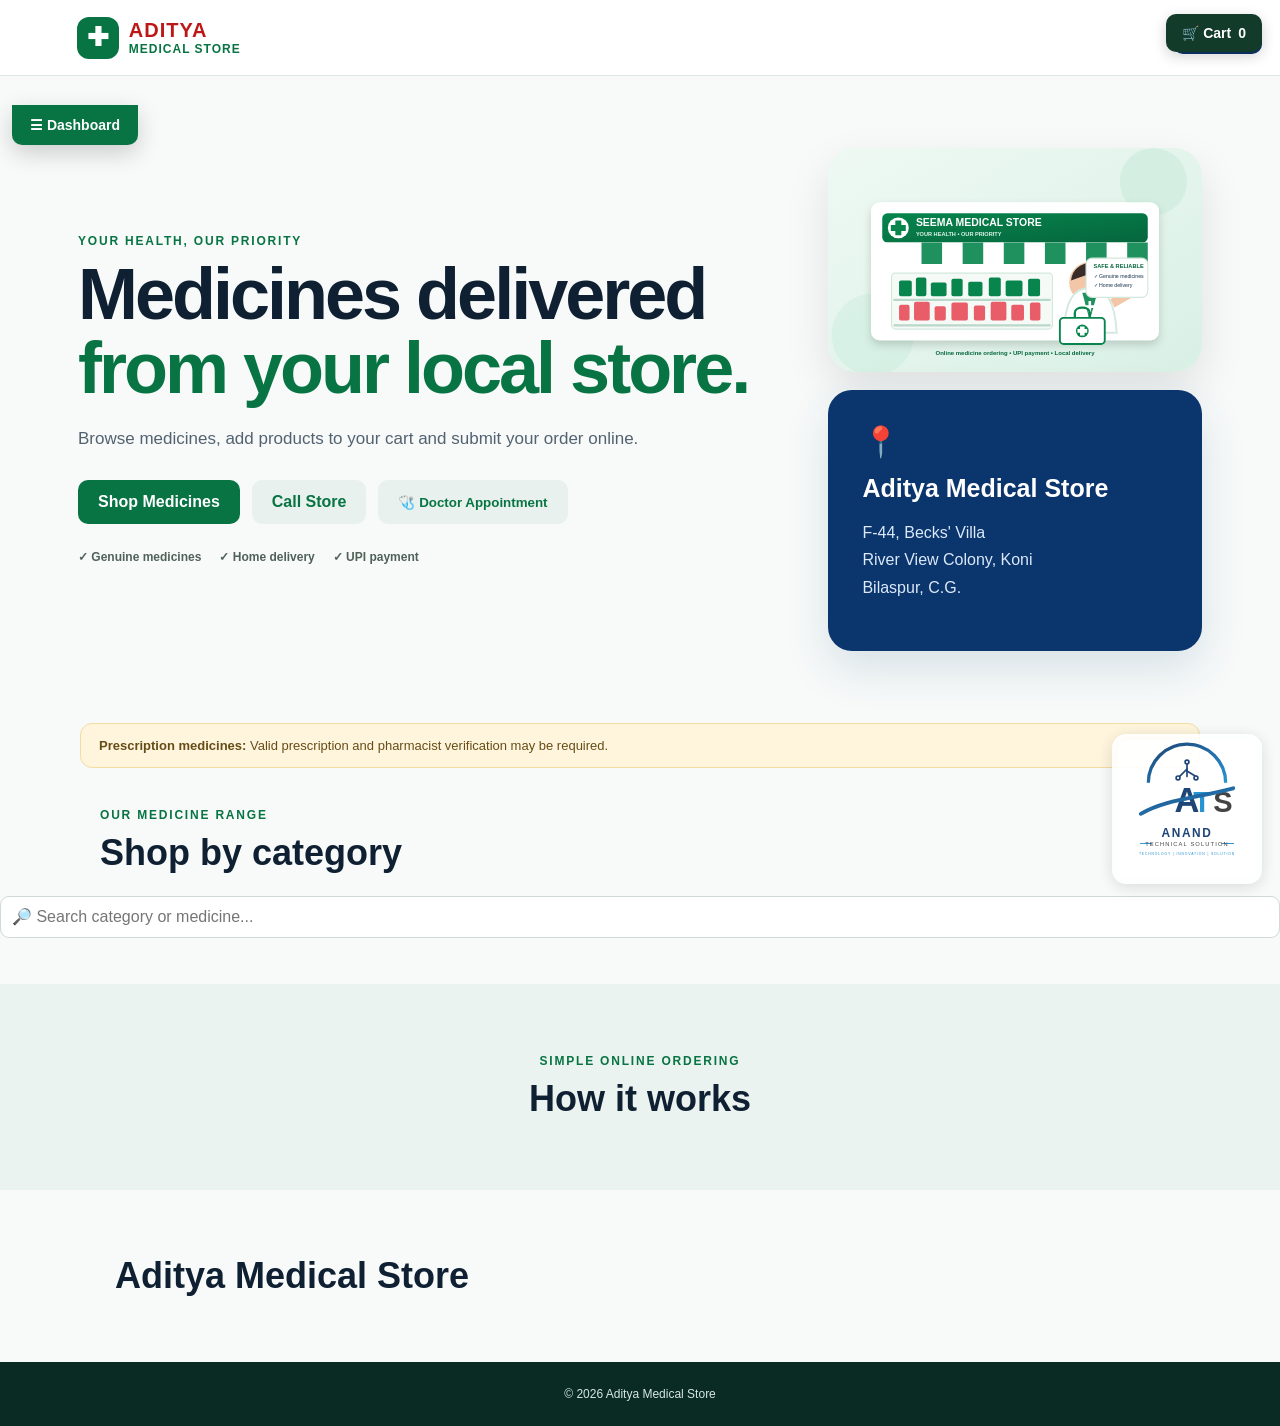
==== commit 5b3c6fef: "Rename store branding to Aditya Medical Store" ====
--- a/index.html
+++ b/index.html
@@ -1 +1 @@
-<!DOCTYPE html><html lang="en"><head><meta charset="UTF-8"><meta name="viewport" content="width=device-width, initial-scale=1.0"><meta name="description" content="Seema Medical Store - Order medicines and healthcare essentials online."><title>Seema Medical Store | Online Medicine Store</title><link rel="stylesheet" href="style.css?v=20260820-02"><link rel="stylesheet" href="category-slider.css?v=20260822-01"><link rel="stylesheet" href="seema-ai-hero.css?v=20260821-01"><style>#productGrid{display:none!important}</style></head><body><header class="topbar"><div class="brand"><div class="logo">✚</div><div><strong>SEEMA</strong><span>MEDICAL STORE</span></div></div><nav><a href="#products">Medicines</a><a href="#how">How to Order</a><a href="#contact">Contact</a><button id="customerLoginBtn" class="secondary" type="button" onclick="openCustomerAuth('login')">👤 Customer Login</button><div id="customerAccount" hidden><span>Hi, <strong id="customerNameDisplay">Customer</strong></span><button class="secondary" type="button" onclick="openMyOrders()">📦 My Orders</button><button class="secondary" type="button" onclick="logoutCustomer()">Logout</button></div><button id="mainCartButton" class="cart-btn" type="button" onclick="event.preventDefault();event.stopPropagation();var o=document.getElementById('cartOverlay');if(o){o.classList.add('open');o.style.display='flex';o.setAttribute('aria-hidden','false');if(window.reloadCartFromStorage)window.reloadCartFromStorage();}return false;">Cart <span id="cartCount">0</span></button></nav></header><section class="hero"><div><p class="eyebrow">YOUR HEALTH, OUR PRIORITY</p><h1>Medicines delivered<br><span>from your local store.</span></h1><p class="hero-copy">Browse medicines, add products to your cart and submit your order online.</p><div class="hero-actions"><a class="primary" href="#products">Shop Medicines</a><a class="secondary" href="tel:+919548327925">Call Store</a><button id="doctorAppointmentButton" class="secondary" type="button" onclick="openAppointment()">🩺 Doctor Appointment</button></div><div class="trust-row"><span>✓ Genuine medicines</span><span>✓ Home delivery</span><span>✓ UPI payment</span></div></div><div class="hero-visual"><div class="hero-ai-image"><img src="seema-ai-hero.svg" alt="Seema Medical Store online medicine delivery" loading="eager"></div><div class="hero-card"><div class="pin">📍</div><h3>Seema Medical Store</h3><p>F-44, Becks' Villa<br>River View Colony, Koni<br>Bilaspur, C.G.</p></div></div></section><section class="notice"><strong>Prescription medicines:</strong> Valid prescription and pharmacist verification may be required.</section><main id="products"><div class="section-head"><div><p class="eyebrow">OUR MEDICINE RANGE</p><h2>Shop by category</h2></div></div><div class="homepage-search-wrap"><input id="homepageSearch" class="homepage-search" type="search" placeholder="🔎 Search category or medicine..." autocomplete="off"><div id="homepageSearchResults" class="homepage-search-results" hidden></div></div><div id="dynamicCategoryList" class="dynamic-category-list" aria-label="Medicine categories"></div><div id="productGrid" class="product-grid" aria-hidden="true"></div></main><section id="how" class="how"><p class="eyebrow">SIMPLE ONLINE ORDERING</p><h2>How it works</h2></section><section id="contact" class="contact"><h2>Seema Medical Store</h2></section><footer>© 2026 Seema Medical Store</footer><div id="cartOverlay" class="overlay" onclick="closeCart(event)"><aside class="cart" onclick="event.stopPropagation()"><button class="close" type="button" onclick="closeCart()">×</button><h2>Your Cart</h2><div id="cartItems"></div><div class="cart-total"><span>Total</span><strong id="cartTotal">₹0</strong></div><button id="cartAddMoreButton" type="button" class="secondary full" hidden onclick="document.getElementById('cartOverlay').classList.remove('open');location.hash='products'">➕ Add More Medicines</button><button class="primary full" type="button" onclick="openCheckout()">Proceed to Order</button></aside></div><div id="customerAuthOverlay" class="overlay" onclick="if(event.target===this)closeCustomerAuth()"><aside class="checkout auth-card" onclick="event.stopPropagation()"><button class="close" type="button" onclick="closeCustomerAuth()">×</button><h2>👤 Customer Login</h2><p class="muted">Login to your Seema Medical Store customer account.</p><div class="auth-tabs"><button id="loginTab" class="active" type="button" onclick="setAuthMode('login')">Login</button><button id="signupTab" type="button" onclick="setAuthMode('signup')">Create Account</button></div><div id="authMessage" class="auth-message"></div><div id="loginPanel"><form onsubmit="loginCustomer(event)"><label>Email address<input id="loginEmail" type="email" required autocomplete="email"></label><label>Password<input id="loginPassword" type="password" required autocomplete="current-password"></label><button class="primary full" type="submit">Login</button></form></div><div id="signupPanel" hidden><form onsubmit="signupCustomer(event)"><label>Full name<input id="signupName" required autocomplete="name"></label><label>Mobile number<input id="signupPhone" type="tel" pattern="[0-9]{10}" required autocomplete="tel"></label><label>Email address<input id="signupEmail" type="email" required autocomplete="email"></label><label>Password<input id="signupPassword" type="password" minlength="6" required autocomplete="new-password"></label><button class="primary full" type="submit">Create Account</button></form></div></aside></div><script src="https://cdn.jsdelivr.net/npm/@supabase/supabase-js@2"></script><script src="supabase-config.js?v=20260820-01"></script><script src="script.js?v=20260821-09"></script><script src="new-cart-v4.js?v=20260821-03"></script><script src="next-order-fix.js?v=20260821-05"></script><script src="realtime-stock.js?v=20260820-01"></script><script src="stock-order-fix.js?v=20260820-01"></script><script src="customer-auth.js?v=20260821-07"></script><script src="customer-orders.js?v=20260820-02"></script><script src="customer-dashboard.js?v=20260821-01"></script><script src="dynamic-categories.js?v=20260821-03"></script><script src="homepage-search.js?v=20260821-01"></script><script src="appointment.js?v=20260821-02"></script></body></html>+<!DOCTYPE html><html lang="en"><head><meta charset="UTF-8"><meta name="viewport" content="width=device-width, initial-scale=1.0"><meta name="description" content="Aditya Medical Store - Order medicines and healthcare essentials online."><title>Aditya Medical Store | Online Medicine Store</title><link rel="stylesheet" href="style.css?v=20260820-02"><link rel="stylesheet" href="category-slider.css?v=20260822-01"><link rel="stylesheet" href="seema-ai-hero.css?v=20260821-01"><style>#productGrid{display:none!important}</style></head><body><header class="topbar"><div class="brand"><div class="logo">✚</div><div><strong>ADITYA</strong><span>MEDICAL STORE</span></div></div><nav><a href="#products">Medicines</a><a href="#how">How to Order</a><a href="#contact">Contact</a><button id="customerLoginBtn" class="secondary" type="button" onclick="openCustomerAuth('login')">👤 Customer Login</button><div id="customerAccount" hidden><span>Hi, <strong id="customerNameDisplay">Customer</strong></span><button class="secondary" type="button" onclick="openMyOrders()">📦 My Orders</button><button class="secondary" type="button" onclick="logoutCustomer()">Logout</button></div><button id="mainCartButton" class="cart-btn" type="button" onclick="event.preventDefault();event.stopPropagation();var o=document.getElementById('cartOverlay');if(o){o.classList.add('open');o.style.display='flex';o.setAttribute('aria-hidden','false');if(window.reloadCartFromStorage)window.reloadCartFromStorage();}return false;">Cart <span id="cartCount">0</span></button></nav></header><section class="hero"><div><p class="eyebrow">YOUR HEALTH, OUR PRIORITY</p><h1>Medicines delivered<br><span>from your local store.</span></h1><p class="hero-copy">Browse medicines, add products to your cart and submit your order online.</p><div class="hero-actions"><a class="primary" href="#products">Shop Medicines</a><a class="secondary" href="tel:+919548327925">Call Store</a><button id="doctorAppointmentButton" class="secondary" type="button" onclick="openAppointment()">🩺 Doctor Appointment</button></div><div class="trust-row"><span>✓ Genuine medicines</span><span>✓ Home delivery</span><span>✓ UPI payment</span></div></div><div class="hero-visual"><div class="hero-ai-image"><img src="seema-ai-hero.svg" alt="Aditya Medical Store online medicine delivery" loading="eager"></div><div class="hero-card"><div class="pin">📍</div><h3>Aditya Medical Store</h3><p>F-44, Becks' Villa<br>River View Colony, Koni<br>Bilaspur, C.G.</p></div></div></section><section class="notice"><strong>Prescription medicines:</strong> Valid prescription and pharmacist verification may be required.</section><main id="products"><div class="section-head"><div><p class="eyebrow">OUR MEDICINE RANGE</p><h2>Shop by category</h2></div></div><div class="homepage-search-wrap"><input id="homepageSearch" class="homepage-search" type="search" placeholder="🔎 Search category or medicine..." autocomplete="off"><div id="homepageSearchResults" class="homepage-search-results" hidden></div></div><div id="dynamicCategoryList" class="dynamic-category-list" aria-label="Medicine categories"></div><div id="productGrid" class="product-grid" aria-hidden="true"></div></main><section id="how" class="how"><p class="eyebrow">SIMPLE ONLINE ORDERING</p><h2>How it works</h2></section><section id="contact" class="contact"><h2>Aditya Medical Store</h2></section><footer>© 2026 Aditya Medical Store</footer><div id="cartOverlay" class="overlay" onclick="closeCart(event)"><aside class="cart" onclick="event.stopPropagation()"><button class="close" type="button" onclick="closeCart()">×</button><h2>Your Cart</h2><div id="cartItems"></div><div class="cart-total"><span>Total</span><strong id="cartTotal">₹0</strong></div><button id="cartAddMoreButton" type="button" class="secondary full" hidden onclick="document.getElementById('cartOverlay').classList.remove('open');location.hash='products'">➕ Add More Medicines</button><button class="primary full" type="button" onclick="openCheckout()">Proceed to Order</button></aside></div><div id="customerAuthOverlay" class="overlay" onclick="if(event.target===this)closeCustomerAuth()"><aside class="checkout auth-card" onclick="event.stopPropagation()"><button class="close" type="button" onclick="closeCustomerAuth()">×</button><h2>👤 Customer Login</h2><p class="muted">Login to your Aditya Medical Store customer account.</p><div class="auth-tabs"><button id="loginTab" class="active" type="button" onclick="setAuthMode('login')">Login</button><button id="signupTab" type="button" onclick="setAuthMode('signup')">Create Account</button></div><div id="authMessage" class="auth-message"></div><div id="loginPanel"><form onsubmit="loginCustomer(event)"><label>Email address<input id="loginEmail" type="email" required autocomplete="email"></label><label>Password<input id="loginPassword" type="password" required autocomplete="current-password"></label><button class="primary full" type="submit">Login</button></form></div><div id="signupPanel" hidden><form onsubmit="signupCustomer(event)"><label>Full name<input id="signupName" required autocomplete="name"></label><label>Mobile number<input id="signupPhone" type="tel" pattern="[0-9]{10}" required autocomplete="tel"></label><label>Email address<input id="signupEmail" type="email" required autocomplete="email"></label><label>Password<input id="signupPassword" type="password" minlength="6" required autocomplete="new-password"></label><button class="primary full" type="submit">Create Account</button></form></div></aside></div><script src="https://cdn.jsdelivr.net/npm/@supabase/supabase-js@2"></script><script src="supabase-config.js?v=20260820-01"></script><script src="script.js?v=20260821-09"></script><script src="new-cart-v4.js?v=20260821-03"></script><script src="next-order-fix.js?v=20260821-05"></script><script src="realtime-stock.js?v=20260820-01"></script><script src="stock-order-fix.js?v=20260820-01"></script><script src="customer-auth.js?v=20260821-07"></script><script src="customer-orders.js?v=20260820-02"></script><script src="customer-dashboard.js?v=20260821-01"></script><script src="dynamic-categories.js?v=20260821-03"></script><script src="homepage-search.js?v=20260821-01"></script><script src="appointment.js?v=20260821-02"></script></body></html>
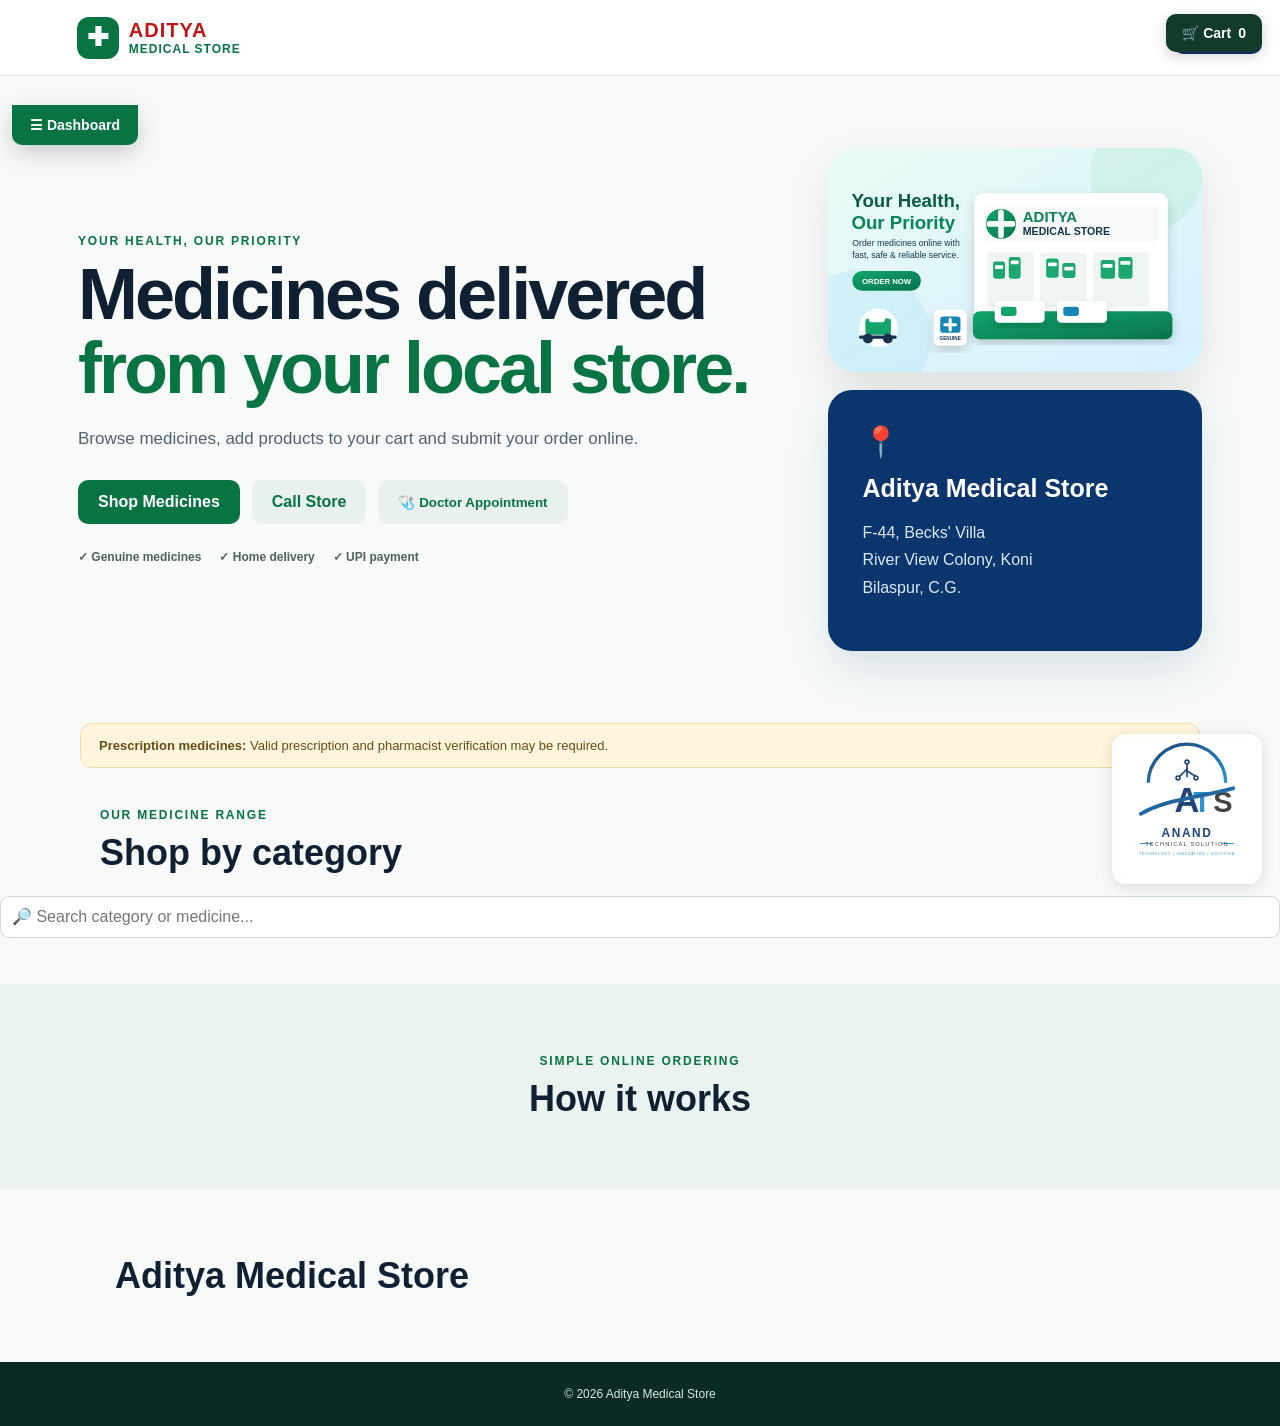
==== commit 7eb451bd: "Update Aditya contact number and replace old hero poster" ====
--- a/index.html
+++ b/index.html
@@ -1 +1 @@
-<!DOCTYPE html><html lang="en"><head><meta charset="UTF-8"><meta name="viewport" content="width=device-width, initial-scale=1.0"><meta name="description" content="Aditya Medical Store - Order medicines and healthcare essentials online."><title>Aditya Medical Store | Online Medicine Store</title><link rel="stylesheet" href="style.css?v=20260820-02"><link rel="stylesheet" href="category-slider.css?v=20260822-01"><link rel="stylesheet" href="seema-ai-hero.css?v=20260821-01"><style>#productGrid{display:none!important}</style></head><body><header class="topbar"><div class="brand"><div class="logo">✚</div><div><strong>ADITYA</strong><span>MEDICAL STORE</span></div></div><nav><a href="#products">Medicines</a><a href="#how">How to Order</a><a href="#contact">Contact</a><button id="customerLoginBtn" class="secondary" type="button" onclick="openCustomerAuth('login')">👤 Customer Login</button><div id="customerAccount" hidden><span>Hi, <strong id="customerNameDisplay">Customer</strong></span><button class="secondary" type="button" onclick="openMyOrders()">📦 My Orders</button><button class="secondary" type="button" onclick="logoutCustomer()">Logout</button></div><button id="mainCartButton" class="cart-btn" type="button" onclick="event.preventDefault();event.stopPropagation();var o=document.getElementById('cartOverlay');if(o){o.classList.add('open');o.style.display='flex';o.setAttribute('aria-hidden','false');if(window.reloadCartFromStorage)window.reloadCartFromStorage();}return false;">Cart <span id="cartCount">0</span></button></nav></header><section class="hero"><div><p class="eyebrow">YOUR HEALTH, OUR PRIORITY</p><h1>Medicines delivered<br><span>from your local store.</span></h1><p class="hero-copy">Browse medicines, add products to your cart and submit your order online.</p><div class="hero-actions"><a class="primary" href="#products">Shop Medicines</a><a class="secondary" href="tel:+919548327925">Call Store</a><button id="doctorAppointmentButton" class="secondary" type="button" onclick="openAppointment()">🩺 Doctor Appointment</button></div><div class="trust-row"><span>✓ Genuine medicines</span><span>✓ Home delivery</span><span>✓ UPI payment</span></div></div><div class="hero-visual"><div class="hero-ai-image"><img src="seema-ai-hero.svg" alt="Aditya Medical Store online medicine delivery" loading="eager"></div><div class="hero-card"><div class="pin">📍</div><h3>Aditya Medical Store</h3><p>F-44, Becks' Villa<br>River View Colony, Koni<br>Bilaspur, C.G.</p></div></div></section><section class="notice"><strong>Prescription medicines:</strong> Valid prescription and pharmacist verification may be required.</section><main id="products"><div class="section-head"><div><p class="eyebrow">OUR MEDICINE RANGE</p><h2>Shop by category</h2></div></div><div class="homepage-search-wrap"><input id="homepageSearch" class="homepage-search" type="search" placeholder="🔎 Search category or medicine..." autocomplete="off"><div id="homepageSearchResults" class="homepage-search-results" hidden></div></div><div id="dynamicCategoryList" class="dynamic-category-list" aria-label="Medicine categories"></div><div id="productGrid" class="product-grid" aria-hidden="true"></div></main><section id="how" class="how"><p class="eyebrow">SIMPLE ONLINE ORDERING</p><h2>How it works</h2></section><section id="contact" class="contact"><h2>Aditya Medical Store</h2></section><footer>© 2026 Aditya Medical Store</footer><div id="cartOverlay" class="overlay" onclick="closeCart(event)"><aside class="cart" onclick="event.stopPropagation()"><button class="close" type="button" onclick="closeCart()">×</button><h2>Your Cart</h2><div id="cartItems"></div><div class="cart-total"><span>Total</span><strong id="cartTotal">₹0</strong></div><button id="cartAddMoreButton" type="button" class="secondary full" hidden onclick="document.getElementById('cartOverlay').classList.remove('open');location.hash='products'">➕ Add More Medicines</button><button class="primary full" type="button" onclick="openCheckout()">Proceed to Order</button></aside></div><div id="customerAuthOverlay" class="overlay" onclick="if(event.target===this)closeCustomerAuth()"><aside class="checkout auth-card" onclick="event.stopPropagation()"><button class="close" type="button" onclick="closeCustomerAuth()">×</button><h2>👤 Customer Login</h2><p class="muted">Login to your Aditya Medical Store customer account.</p><div class="auth-tabs"><button id="loginTab" class="active" type="button" onclick="setAuthMode('login')">Login</button><button id="signupTab" type="button" onclick="setAuthMode('signup')">Create Account</button></div><div id="authMessage" class="auth-message"></div><div id="loginPanel"><form onsubmit="loginCustomer(event)"><label>Email address<input id="loginEmail" type="email" required autocomplete="email"></label><label>Password<input id="loginPassword" type="password" required autocomplete="current-password"></label><button class="primary full" type="submit">Login</button></form></div><div id="signupPanel" hidden><form onsubmit="signupCustomer(event)"><label>Full name<input id="signupName" required autocomplete="name"></label><label>Mobile number<input id="signupPhone" type="tel" pattern="[0-9]{10}" required autocomplete="tel"></label><label>Email address<input id="signupEmail" type="email" required autocomplete="email"></label><label>Password<input id="signupPassword" type="password" minlength="6" required autocomplete="new-password"></label><button class="primary full" type="submit">Create Account</button></form></div></aside></div><script src="https://cdn.jsdelivr.net/npm/@supabase/supabase-js@2"></script><script src="supabase-config.js?v=20260820-01"></script><script src="script.js?v=20260821-09"></script><script src="new-cart-v4.js?v=20260821-03"></script><script src="next-order-fix.js?v=20260821-05"></script><script src="realtime-stock.js?v=20260820-01"></script><script src="stock-order-fix.js?v=20260820-01"></script><script src="customer-auth.js?v=20260821-07"></script><script src="customer-orders.js?v=20260820-02"></script><script src="customer-dashboard.js?v=20260821-01"></script><script src="dynamic-categories.js?v=20260821-03"></script><script src="homepage-search.js?v=20260821-01"></script><script src="appointment.js?v=20260821-02"></script></body></html>+<!DOCTYPE html><html lang="en"><head><meta charset="UTF-8"><meta name="viewport" content="width=device-width, initial-scale=1.0"><meta name="description" content="Aditya Medical Store - Order medicines and healthcare essentials online."><title>Aditya Medical Store | Online Medicine Store</title><link rel="stylesheet" href="style.css?v=20260820-02"><link rel="stylesheet" href="category-slider.css?v=20260822-01"><link rel="stylesheet" href="seema-ai-hero.css?v=20260821-01"><style>#productGrid{display:none!important}</style></head><body><header class="topbar"><div class="brand"><div class="logo">✚</div><div><strong>ADITYA</strong><span>MEDICAL STORE</span></div></div><nav><a href="#products">Medicines</a><a href="#how">How to Order</a><a href="#contact">Contact</a><button id="customerLoginBtn" class="secondary" type="button" onclick="openCustomerAuth('login')">👤 Customer Login</button><div id="customerAccount" hidden><span>Hi, <strong id="customerNameDisplay">Customer</strong></span><button class="secondary" type="button" onclick="openMyOrders()">📦 My Orders</button><button class="secondary" type="button" onclick="logoutCustomer()">Logout</button></div><button id="mainCartButton" class="cart-btn" type="button" onclick="event.preventDefault();event.stopPropagation();var o=document.getElementById('cartOverlay');if(o){o.classList.add('open');o.style.display='flex';o.setAttribute('aria-hidden','false');if(window.reloadCartFromStorage)window.reloadCartFromStorage();}return false;">Cart <span id="cartCount">0</span></button></nav></header><section class="hero"><div><p class="eyebrow">YOUR HEALTH, OUR PRIORITY</p><h1>Medicines delivered<br><span>from your local store.</span></h1><p class="hero-copy">Browse medicines, add products to your cart and submit your order online.</p><div class="hero-actions"><a class="primary" href="#products">Shop Medicines</a><a class="secondary" href="tel:+918935083902">Call Store</a><button id="doctorAppointmentButton" class="secondary" type="button" onclick="openAppointment()">🩺 Doctor Appointment</button></div><div class="trust-row"><span>✓ Genuine medicines</span><span>✓ Home delivery</span><span>✓ UPI payment</span></div></div><div class="hero-visual"><div class="hero-ai-image"><img src="aditya-medical-store-ai-hero.svg" alt="Aditya Medical Store - online medicine ordering and pharmacy" loading="eager"></div><div class="hero-card"><div class="pin">📍</div><h3>Aditya Medical Store</h3><p>F-44, Becks' Villa<br>River View Colony, Koni<br>Bilaspur, C.G.</p></div></div></section><section class="notice"><strong>Prescription medicines:</strong> Valid prescription and pharmacist verification may be required.</section><main id="products"><div class="section-head"><div><p class="eyebrow">OUR MEDICINE RANGE</p><h2>Shop by category</h2></div></div><div class="homepage-search-wrap"><input id="homepageSearch" class="homepage-search" type="search" placeholder="🔎 Search category or medicine..." autocomplete="off"><div id="homepageSearchResults" class="homepage-search-results" hidden></div></div><div id="dynamicCategoryList" class="dynamic-category-list" aria-label="Medicine categories"></div><div id="productGrid" class="product-grid" aria-hidden="true"></div></main><section id="how" class="how"><p class="eyebrow">SIMPLE ONLINE ORDERING</p><h2>How it works</h2></section><section id="contact" class="contact"><h2>Aditya Medical Store</h2></section><footer>© 2026 Aditya Medical Store</footer><div id="cartOverlay" class="overlay" onclick="closeCart(event)"><aside class="cart" onclick="event.stopPropagation()"><button class="close" type="button" onclick="closeCart()">×</button><h2>Your Cart</h2><div id="cartItems"></div><div class="cart-total"><span>Total</span><strong id="cartTotal">₹0</strong></div><button id="cartAddMoreButton" type="button" class="secondary full" hidden onclick="document.getElementById('cartOverlay').classList.remove('open');location.hash='products'">➕ Add More Medicines</button><button class="primary full" type="button" onclick="openCheckout()">Proceed to Order</button></aside></div><div id="customerAuthOverlay" class="overlay" onclick="if(event.target===this)closeCustomerAuth()"><aside class="checkout auth-card" onclick="event.stopPropagation()"><button class="close" type="button" onclick="closeCustomerAuth()">×</button><h2>👤 Customer Login</h2><p class="muted">Login to your Aditya Medical Store customer account.</p><div class="auth-tabs"><button id="loginTab" class="active" type="button" onclick="setAuthMode('login')">Login</button><button id="signupTab" type="button" onclick="setAuthMode('signup')">Create Account</button></div><div id="authMessage" class="auth-message"></div><div id="loginPanel"><form onsubmit="loginCustomer(event)"><label>Email address<input id="loginEmail" type="email" required autocomplete="email"></label><label>Password<input id="loginPassword" type="password" required autocomplete="current-password"></label><button class="primary full" type="submit">Login</button></form></div><div id="signupPanel" hidden><form onsubmit="signupCustomer(event)"><label>Full name<input id="signupName" required autocomplete="name"></label><label>Mobile number<input id="signupPhone" type="tel" pattern="[0-9]{10}" required autocomplete="tel"></label><label>Email address<input id="signupEmail" type="email" required autocomplete="email"></label><label>Password<input id="signupPassword" type="password" minlength="6" required autocomplete="new-password"></label><button class="primary full" type="submit">Create Account</button></form></div></aside></div><script src="https://cdn.jsdelivr.net/npm/@supabase/supabase-js@2"></script><script src="supabase-config.js?v=20260820-01"></script><script src="script.js?v=20260821-09"></script><script src="new-cart-v4.js?v=20260821-03"></script><script src="next-order-fix.js?v=20260821-05"></script><script src="realtime-stock.js?v=20260820-01"></script><script src="stock-order-fix.js?v=20260820-01"></script><script src="customer-auth.js?v=20260821-07"></script><script src="customer-orders.js?v=20260820-02"></script><script src="customer-dashboard.js?v=20260821-01"></script><script src="dynamic-categories.js?v=20260821-03"></script><script src="homepage-search.js?v=20260821-01"></script><script src="appointment.js?v=20260821-02"></script></body></html>
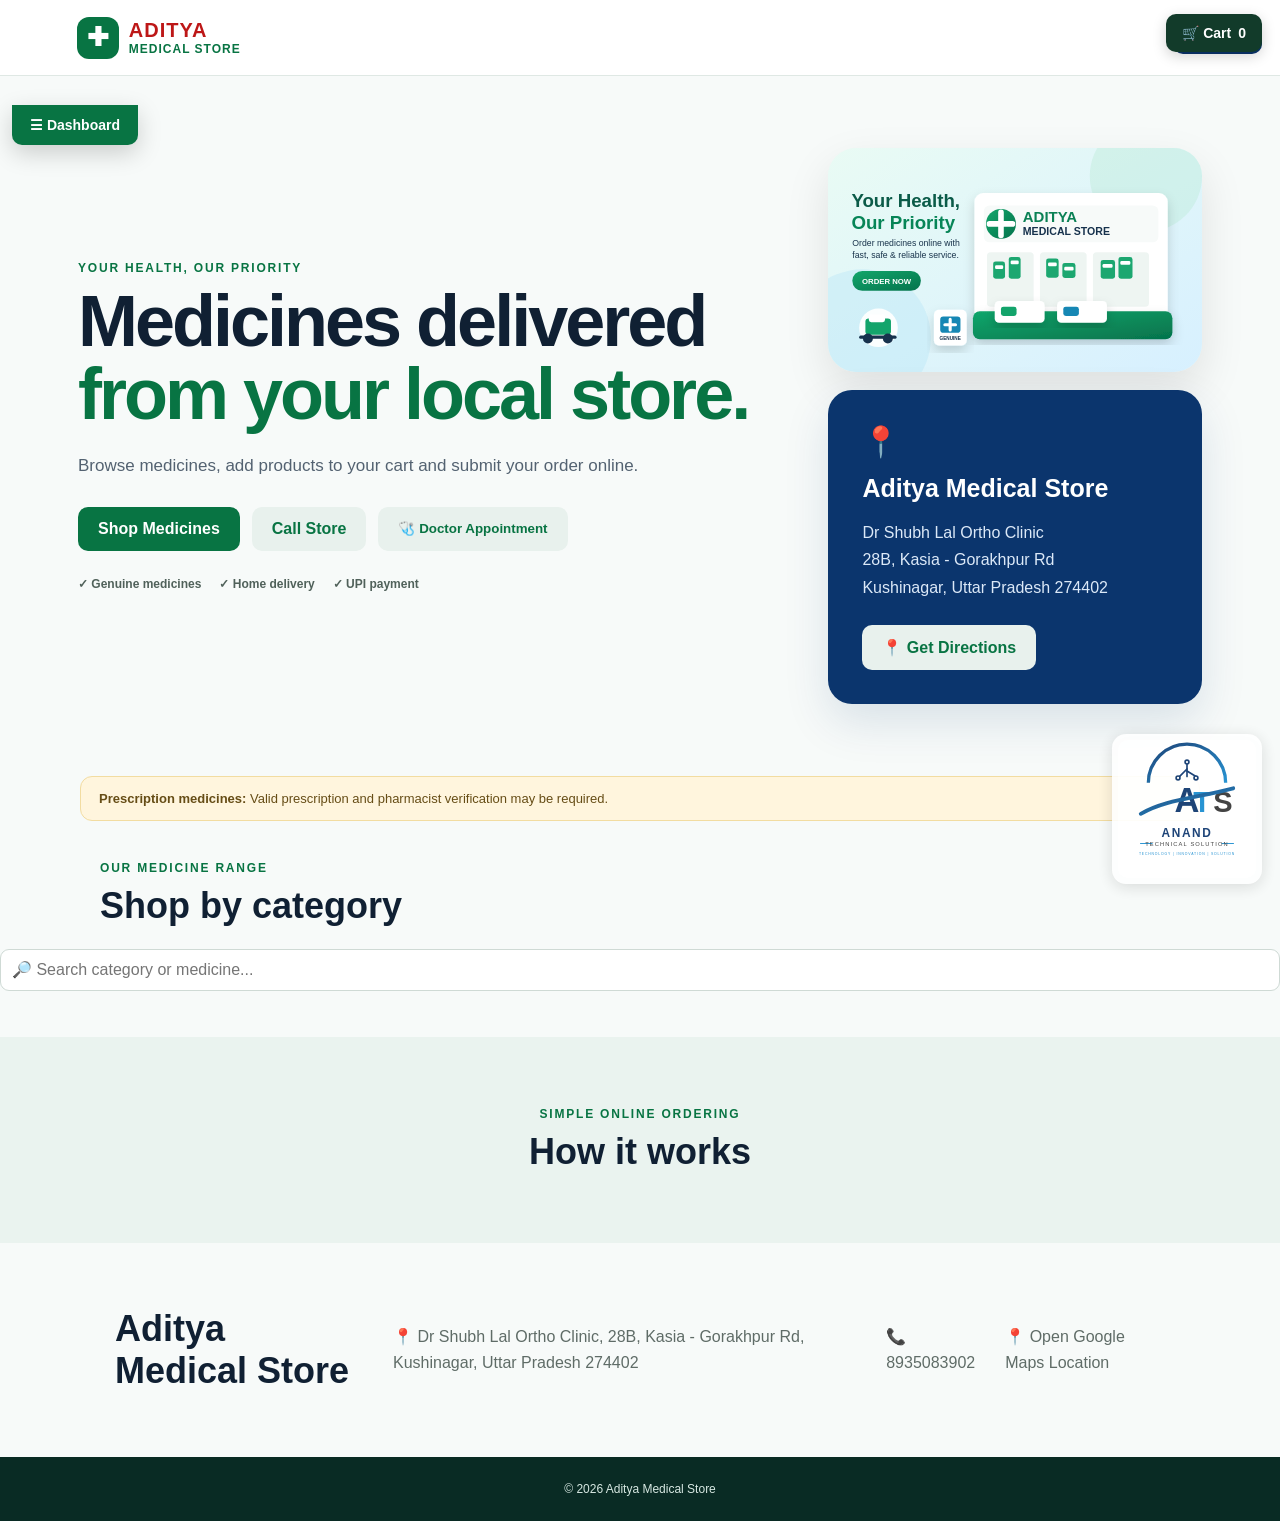
==== commit 9adcf4ea: "Update Aditya Medical Store Google Maps location" ====
--- a/index.html
+++ b/index.html
@@ -1 +1 @@
-<!DOCTYPE html><html lang="en"><head><meta charset="UTF-8"><meta name="viewport" content="width=device-width, initial-scale=1.0"><meta name="description" content="Aditya Medical Store - Order medicines and healthcare essentials online."><title>Aditya Medical Store | Online Medicine Store</title><link rel="stylesheet" href="style.css?v=20260820-02"><link rel="stylesheet" href="category-slider.css?v=20260822-01"><link rel="stylesheet" href="seema-ai-hero.css?v=20260821-01"><style>#productGrid{display:none!important}</style></head><body><header class="topbar"><div class="brand"><div class="logo">✚</div><div><strong>ADITYA</strong><span>MEDICAL STORE</span></div></div><nav><a href="#products">Medicines</a><a href="#how">How to Order</a><a href="#contact">Contact</a><button id="customerLoginBtn" class="secondary" type="button" onclick="openCustomerAuth('login')">👤 Customer Login</button><div id="customerAccount" hidden><span>Hi, <strong id="customerNameDisplay">Customer</strong></span><button class="secondary" type="button" onclick="openMyOrders()">📦 My Orders</button><button class="secondary" type="button" onclick="logoutCustomer()">Logout</button></div><button id="mainCartButton" class="cart-btn" type="button" onclick="event.preventDefault();event.stopPropagation();var o=document.getElementById('cartOverlay');if(o){o.classList.add('open');o.style.display='flex';o.setAttribute('aria-hidden','false');if(window.reloadCartFromStorage)window.reloadCartFromStorage();}return false;">Cart <span id="cartCount">0</span></button></nav></header><section class="hero"><div><p class="eyebrow">YOUR HEALTH, OUR PRIORITY</p><h1>Medicines delivered<br><span>from your local store.</span></h1><p class="hero-copy">Browse medicines, add products to your cart and submit your order online.</p><div class="hero-actions"><a class="primary" href="#products">Shop Medicines</a><a class="secondary" href="tel:+918935083902">Call Store</a><button id="doctorAppointmentButton" class="secondary" type="button" onclick="openAppointment()">🩺 Doctor Appointment</button></div><div class="trust-row"><span>✓ Genuine medicines</span><span>✓ Home delivery</span><span>✓ UPI payment</span></div></div><div class="hero-visual"><div class="hero-ai-image"><img src="aditya-medical-store-ai-hero.svg" alt="Aditya Medical Store - online medicine ordering and pharmacy" loading="eager"></div><div class="hero-card"><div class="pin">📍</div><h3>Aditya Medical Store</h3><p>F-44, Becks' Villa<br>River View Colony, Koni<br>Bilaspur, C.G.</p></div></div></section><section class="notice"><strong>Prescription medicines:</strong> Valid prescription and pharmacist verification may be required.</section><main id="products"><div class="section-head"><div><p class="eyebrow">OUR MEDICINE RANGE</p><h2>Shop by category</h2></div></div><div class="homepage-search-wrap"><input id="homepageSearch" class="homepage-search" type="search" placeholder="🔎 Search category or medicine..." autocomplete="off"><div id="homepageSearchResults" class="homepage-search-results" hidden></div></div><div id="dynamicCategoryList" class="dynamic-category-list" aria-label="Medicine categories"></div><div id="productGrid" class="product-grid" aria-hidden="true"></div></main><section id="how" class="how"><p class="eyebrow">SIMPLE ONLINE ORDERING</p><h2>How it works</h2></section><section id="contact" class="contact"><h2>Aditya Medical Store</h2></section><footer>© 2026 Aditya Medical Store</footer><div id="cartOverlay" class="overlay" onclick="closeCart(event)"><aside class="cart" onclick="event.stopPropagation()"><button class="close" type="button" onclick="closeCart()">×</button><h2>Your Cart</h2><div id="cartItems"></div><div class="cart-total"><span>Total</span><strong id="cartTotal">₹0</strong></div><button id="cartAddMoreButton" type="button" class="secondary full" hidden onclick="document.getElementById('cartOverlay').classList.remove('open');location.hash='products'">➕ Add More Medicines</button><button class="primary full" type="button" onclick="openCheckout()">Proceed to Order</button></aside></div><div id="customerAuthOverlay" class="overlay" onclick="if(event.target===this)closeCustomerAuth()"><aside class="checkout auth-card" onclick="event.stopPropagation()"><button class="close" type="button" onclick="closeCustomerAuth()">×</button><h2>👤 Customer Login</h2><p class="muted">Login to your Aditya Medical Store customer account.</p><div class="auth-tabs"><button id="loginTab" class="active" type="button" onclick="setAuthMode('login')">Login</button><button id="signupTab" type="button" onclick="setAuthMode('signup')">Create Account</button></div><div id="authMessage" class="auth-message"></div><div id="loginPanel"><form onsubmit="loginCustomer(event)"><label>Email address<input id="loginEmail" type="email" required autocomplete="email"></label><label>Password<input id="loginPassword" type="password" required autocomplete="current-password"></label><button class="primary full" type="submit">Login</button></form></div><div id="signupPanel" hidden><form onsubmit="signupCustomer(event)"><label>Full name<input id="signupName" required autocomplete="name"></label><label>Mobile number<input id="signupPhone" type="tel" pattern="[0-9]{10}" required autocomplete="tel"></label><label>Email address<input id="signupEmail" type="email" required autocomplete="email"></label><label>Password<input id="signupPassword" type="password" minlength="6" required autocomplete="new-password"></label><button class="primary full" type="submit">Create Account</button></form></div></aside></div><script src="https://cdn.jsdelivr.net/npm/@supabase/supabase-js@2"></script><script src="supabase-config.js?v=20260820-01"></script><script src="script.js?v=20260821-09"></script><script src="new-cart-v4.js?v=20260821-03"></script><script src="next-order-fix.js?v=20260821-05"></script><script src="realtime-stock.js?v=20260820-01"></script><script src="stock-order-fix.js?v=20260820-01"></script><script src="customer-auth.js?v=20260821-07"></script><script src="customer-orders.js?v=20260820-02"></script><script src="customer-dashboard.js?v=20260821-01"></script><script src="dynamic-categories.js?v=20260821-03"></script><script src="homepage-search.js?v=20260821-01"></script><script src="appointment.js?v=20260821-02"></script></body></html>+<!DOCTYPE html><html lang="en"><head><meta charset="UTF-8"><meta name="viewport" content="width=device-width, initial-scale=1.0"><meta name="description" content="Aditya Medical Store - Order medicines and healthcare essentials online."><title>Aditya Medical Store | Online Medicine Store</title><link rel="stylesheet" href="style.css?v=20260820-02"><link rel="stylesheet" href="category-slider.css?v=20260822-01"><link rel="stylesheet" href="seema-ai-hero.css?v=20260821-01"><style>#productGrid{display:none!important}</style></head><body><header class="topbar"><div class="brand"><div class="logo">✚</div><div><strong>ADITYA</strong><span>MEDICAL STORE</span></div></div><nav><a href="#products">Medicines</a><a href="#how">How to Order</a><a href="#contact">Contact</a><button id="customerLoginBtn" class="secondary" type="button" onclick="openCustomerAuth('login')">👤 Customer Login</button><div id="customerAccount" hidden><span>Hi, <strong id="customerNameDisplay">Customer</strong></span><button class="secondary" type="button" onclick="openMyOrders()">📦 My Orders</button><button class="secondary" type="button" onclick="logoutCustomer()">Logout</button></div><button id="mainCartButton" class="cart-btn" type="button" onclick="event.preventDefault();event.stopPropagation();var o=document.getElementById('cartOverlay');if(o){o.classList.add('open');o.style.display='flex';o.setAttribute('aria-hidden','false');if(window.reloadCartFromStorage)window.reloadCartFromStorage();}return false;">Cart <span id="cartCount">0</span></button></nav></header><section class="hero"><div><p class="eyebrow">YOUR HEALTH, OUR PRIORITY</p><h1>Medicines delivered<br><span>from your local store.</span></h1><p class="hero-copy">Browse medicines, add products to your cart and submit your order online.</p><div class="hero-actions"><a class="primary" href="#products">Shop Medicines</a><a class="secondary" href="tel:+918935083902">Call Store</a><button id="doctorAppointmentButton" class="secondary" type="button" onclick="openAppointment()">🩺 Doctor Appointment</button></div><div class="trust-row"><span>✓ Genuine medicines</span><span>✓ Home delivery</span><span>✓ UPI payment</span></div></div><div class="hero-visual"><div class="hero-ai-image"><img src="aditya-medical-store-ai-hero.svg" alt="Aditya Medical Store - online medicine ordering and pharmacy" loading="eager"></div><div class="hero-card"><div class="pin">📍</div><h3>Aditya Medical Store</h3><p>Dr Shubh Lal Ortho Clinic<br>28B, Kasia - Gorakhpur Rd<br>Kushinagar, Uttar Pradesh 274402</p><a class="secondary" href="https://www.google.com/maps/dir//Dr+Shubh+Lal+Ortho+Clinic,+28b,+Kasia+-+Gorakhpur+Rd,+Kushinagar,+Uttar+Pradesh+274402/@22.1313623,82.1169541,14z/data=!4m8!4m7!1m0!1m5!1m1!1s0x3993eb6f9ba30815:0x74059df802c42d1!2m2!1d83.9025261!2d26.7474443?entry=ttu&amp;g_ep=EgoyMDI2MDgxOS4wIKXMDSoASAFQAw%3D%3D" target="_blank" rel="noopener">📍 Get Directions</a></div></div></section><section class="notice"><strong>Prescription medicines:</strong> Valid prescription and pharmacist verification may be required.</section><main id="products"><div class="section-head"><div><p class="eyebrow">OUR MEDICINE RANGE</p><h2>Shop by category</h2></div></div><div class="homepage-search-wrap"><input id="homepageSearch" class="homepage-search" type="search" placeholder="🔎 Search category or medicine..." autocomplete="off"><div id="homepageSearchResults" class="homepage-search-results" hidden></div></div><div id="dynamicCategoryList" class="dynamic-category-list" aria-label="Medicine categories"></div><div id="productGrid" class="product-grid" aria-hidden="true"></div></main><section id="how" class="how"><p class="eyebrow">SIMPLE ONLINE ORDERING</p><h2>How it works</h2></section><section id="contact" class="contact"><h2>Aditya Medical Store</h2><p>📍 Dr Shubh Lal Ortho Clinic, 28B, Kasia - Gorakhpur Rd, Kushinagar, Uttar Pradesh 274402</p><p>📞 <a href="tel:+918935083902">8935083902</a></p><p><a href="https://www.google.com/maps/dir//Dr+Shubh+Lal+Ortho+Clinic,+28b,+Kasia+-+Gorakhpur+Rd,+Kushinagar,+Uttar+Pradesh+274402/@22.1313623,82.1169541,14z/data=!4m8!4m7!1m0!1m5!1m1!1s0x3993eb6f9ba30815:0x74059df802c42d1!2m2!1d83.9025261!2d26.7474443?entry=ttu&amp;g_ep=EgoyMDI2MDgxOS4wIKXMDSoASAFQAw%3D%3D" target="_blank" rel="noopener">📍 Open Google Maps Location</a></p></section><footer>© 2026 Aditya Medical Store</footer><div id="cartOverlay" class="overlay" onclick="closeCart(event)"><aside class="cart" onclick="event.stopPropagation()"><button class="close" type="button" onclick="closeCart()">×</button><h2>Your Cart</h2><div id="cartItems"></div><div class="cart-total"><span>Total</span><strong id="cartTotal">₹0</strong></div><button id="cartAddMoreButton" type="button" class="secondary full" hidden onclick="document.getElementById('cartOverlay').classList.remove('open');location.hash='products'">➕ Add More Medicines</button><button class="primary full" type="button" onclick="openCheckout()">Proceed to Order</button></aside></div><div id="customerAuthOverlay" class="overlay" onclick="if(event.target===this)closeCustomerAuth()"><aside class="checkout auth-card" onclick="event.stopPropagation()"><button class="close" type="button" onclick="closeCustomerAuth()">×</button><h2>👤 Customer Login</h2><p class="muted">Login to your Aditya Medical Store customer account.</p><div class="auth-tabs"><button id="loginTab" class="active" type="button" onclick="setAuthMode('login')">Login</button><button id="signupTab" type="button" onclick="setAuthMode('signup')">Create Account</button></div><div id="authMessage" class="auth-message"></div><div id="loginPanel"><form onsubmit="loginCustomer(event)"><label>Email address<input id="loginEmail" type="email" required autocomplete="email"></label><label>Password<input id="loginPassword" type="password" required autocomplete="current-password"></label><button class="primary full" type="submit">Login</button></form></div><div id="signupPanel" hidden><form onsubmit="signupCustomer(event)"><label>Full name<input id="signupName" required autocomplete="name"></label><label>Mobile number<input id="signupPhone" type="tel" pattern="[0-9]{10}" required autocomplete="tel"></label><label>Email address<input id="signupEmail" type="email" required autocomplete="email"></label><label>Password<input id="signupPassword" type="password" minlength="6" required autocomplete="new-password"></label><button class="primary full" type="submit">Create Account</button></form></div></aside></div><script src="https://cdn.jsdelivr.net/npm/@supabase/supabase-js@2"></script><script src="supabase-config.js?v=20260820-01"></script><script src="script.js?v=20260821-09"></script><script src="new-cart-v4.js?v=20260821-03"></script><script src="next-order-fix.js?v=20260821-05"></script><script src="realtime-stock.js?v=20260820-01"></script><script src="stock-order-fix.js?v=20260820-01"></script><script src="customer-auth.js?v=20260821-07"></script><script src="customer-orders.js?v=20260820-02"></script><script src="customer-dashboard.js?v=20260821-01"></script><script src="dynamic-categories.js?v=20260821-03"></script><script src="homepage-search.js?v=20260821-01"></script><script src="appointment.js?v=20260821-02"></script></body></html>
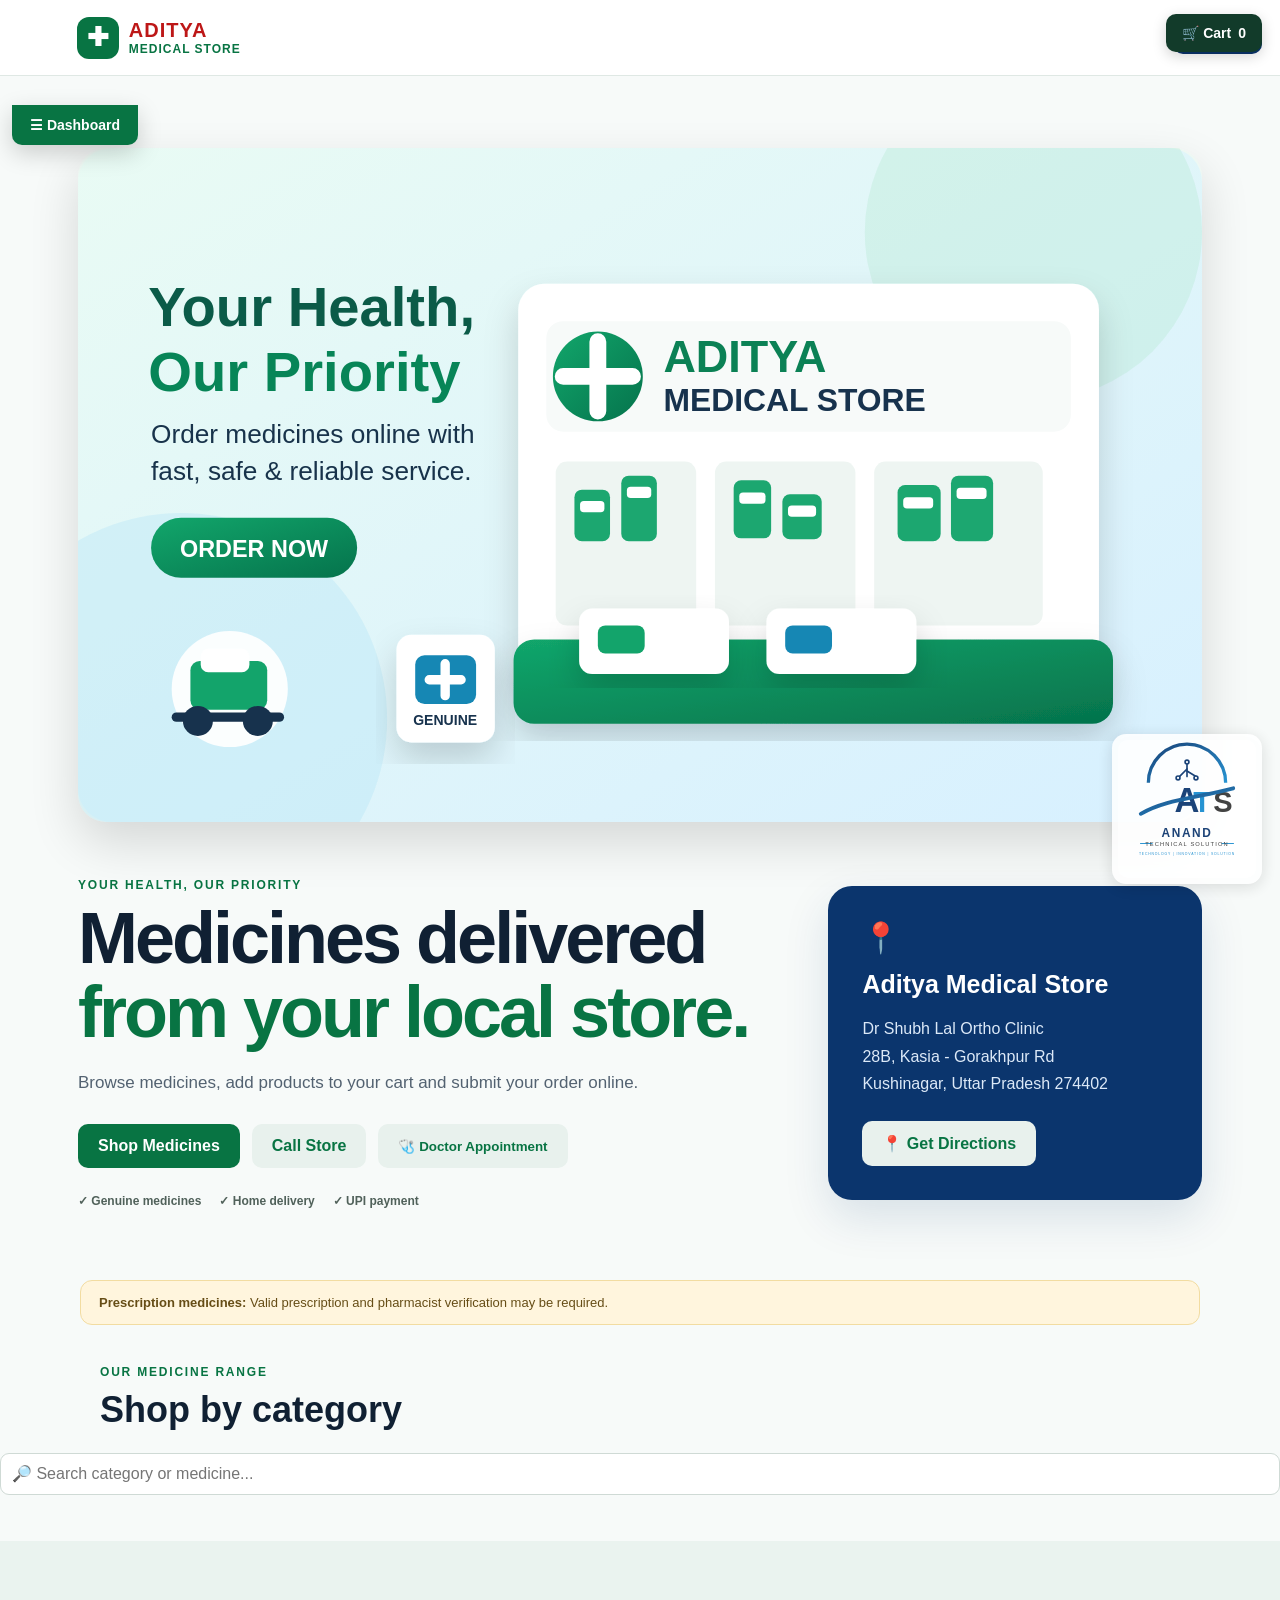
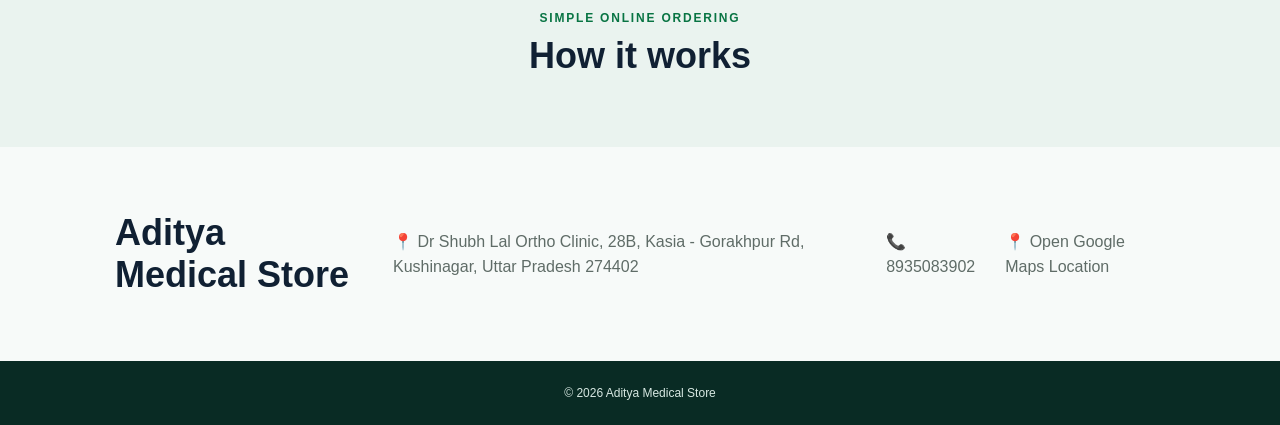
==== commit a1880f7a: "Refresh homepage image CSS cache version" ====
--- a/index.html
+++ b/index.html
@@ -1 +1 @@
-<!DOCTYPE html><html lang="en"><head><meta charset="UTF-8"><meta name="viewport" content="width=device-width, initial-scale=1.0"><meta name="description" content="Aditya Medical Store - Order medicines and healthcare essentials online."><title>Aditya Medical Store | Online Medicine Store</title><link rel="stylesheet" href="style.css?v=20260820-02"><link rel="stylesheet" href="category-slider.css?v=20260822-01"><link rel="stylesheet" href="seema-ai-hero.css?v=20260821-01"><style>#productGrid{display:none!important}</style></head><body><header class="topbar"><div class="brand"><div class="logo">✚</div><div><strong>ADITYA</strong><span>MEDICAL STORE</span></div></div><nav><a href="#products">Medicines</a><a href="#how">How to Order</a><a href="#contact">Contact</a><button id="customerLoginBtn" class="secondary" type="button" onclick="openCustomerAuth('login')">👤 Customer Login</button><div id="customerAccount" hidden><span>Hi, <strong id="customerNameDisplay">Customer</strong></span><button class="secondary" type="button" onclick="openMyOrders()">📦 My Orders</button><button class="secondary" type="button" onclick="logoutCustomer()">Logout</button></div><button id="mainCartButton" class="cart-btn" type="button" onclick="event.preventDefault();event.stopPropagation();var o=document.getElementById('cartOverlay');if(o){o.classList.add('open');o.style.display='flex';o.setAttribute('aria-hidden','false');if(window.reloadCartFromStorage)window.reloadCartFromStorage();}return false;">Cart <span id="cartCount">0</span></button></nav></header><section class="hero"><div><p class="eyebrow">YOUR HEALTH, OUR PRIORITY</p><h1>Medicines delivered<br><span>from your local store.</span></h1><p class="hero-copy">Browse medicines, add products to your cart and submit your order online.</p><div class="hero-actions"><a class="primary" href="#products">Shop Medicines</a><a class="secondary" href="tel:+918935083902">Call Store</a><button id="doctorAppointmentButton" class="secondary" type="button" onclick="openAppointment()">🩺 Doctor Appointment</button></div><div class="trust-row"><span>✓ Genuine medicines</span><span>✓ Home delivery</span><span>✓ UPI payment</span></div></div><div class="hero-visual"><div class="hero-ai-image"><img src="aditya-medical-store-ai-hero.svg" alt="Aditya Medical Store - online medicine ordering and pharmacy" loading="eager"></div><div class="hero-card"><div class="pin">📍</div><h3>Aditya Medical Store</h3><p>Dr Shubh Lal Ortho Clinic<br>28B, Kasia - Gorakhpur Rd<br>Kushinagar, Uttar Pradesh 274402</p><a class="secondary" href="https://www.google.com/maps/dir//Dr+Shubh+Lal+Ortho+Clinic,+28b,+Kasia+-+Gorakhpur+Rd,+Kushinagar,+Uttar+Pradesh+274402/@22.1313623,82.1169541,14z/data=!4m8!4m7!1m0!1m5!1m1!1s0x3993eb6f9ba30815:0x74059df802c42d1!2m2!1d83.9025261!2d26.7474443?entry=ttu&amp;g_ep=EgoyMDI2MDgxOS4wIKXMDSoASAFQAw%3D%3D" target="_blank" rel="noopener">📍 Get Directions</a></div></div></section><section class="notice"><strong>Prescription medicines:</strong> Valid prescription and pharmacist verification may be required.</section><main id="products"><div class="section-head"><div><p class="eyebrow">OUR MEDICINE RANGE</p><h2>Shop by category</h2></div></div><div class="homepage-search-wrap"><input id="homepageSearch" class="homepage-search" type="search" placeholder="🔎 Search category or medicine..." autocomplete="off"><div id="homepageSearchResults" class="homepage-search-results" hidden></div></div><div id="dynamicCategoryList" class="dynamic-category-list" aria-label="Medicine categories"></div><div id="productGrid" class="product-grid" aria-hidden="true"></div></main><section id="how" class="how"><p class="eyebrow">SIMPLE ONLINE ORDERING</p><h2>How it works</h2></section><section id="contact" class="contact"><h2>Aditya Medical Store</h2><p>📍 Dr Shubh Lal Ortho Clinic, 28B, Kasia - Gorakhpur Rd, Kushinagar, Uttar Pradesh 274402</p><p>📞 <a href="tel:+918935083902">8935083902</a></p><p><a href="https://www.google.com/maps/dir//Dr+Shubh+Lal+Ortho+Clinic,+28b,+Kasia+-+Gorakhpur+Rd,+Kushinagar,+Uttar+Pradesh+274402/@22.1313623,82.1169541,14z/data=!4m8!4m7!1m0!1m5!1m1!1s0x3993eb6f9ba30815:0x74059df802c42d1!2m2!1d83.9025261!2d26.7474443?entry=ttu&amp;g_ep=EgoyMDI2MDgxOS4wIKXMDSoASAFQAw%3D%3D" target="_blank" rel="noopener">📍 Open Google Maps Location</a></p></section><footer>© 2026 Aditya Medical Store</footer><div id="cartOverlay" class="overlay" onclick="closeCart(event)"><aside class="cart" onclick="event.stopPropagation()"><button class="close" type="button" onclick="closeCart()">×</button><h2>Your Cart</h2><div id="cartItems"></div><div class="cart-total"><span>Total</span><strong id="cartTotal">₹0</strong></div><button id="cartAddMoreButton" type="button" class="secondary full" hidden onclick="document.getElementById('cartOverlay').classList.remove('open');location.hash='products'">➕ Add More Medicines</button><button class="primary full" type="button" onclick="openCheckout()">Proceed to Order</button></aside></div><div id="customerAuthOverlay" class="overlay" onclick="if(event.target===this)closeCustomerAuth()"><aside class="checkout auth-card" onclick="event.stopPropagation()"><button class="close" type="button" onclick="closeCustomerAuth()">×</button><h2>👤 Customer Login</h2><p class="muted">Login to your Aditya Medical Store customer account.</p><div class="auth-tabs"><button id="loginTab" class="active" type="button" onclick="setAuthMode('login')">Login</button><button id="signupTab" type="button" onclick="setAuthMode('signup')">Create Account</button></div><div id="authMessage" class="auth-message"></div><div id="loginPanel"><form onsubmit="loginCustomer(event)"><label>Email address<input id="loginEmail" type="email" required autocomplete="email"></label><label>Password<input id="loginPassword" type="password" required autocomplete="current-password"></label><button class="primary full" type="submit">Login</button></form></div><div id="signupPanel" hidden><form onsubmit="signupCustomer(event)"><label>Full name<input id="signupName" required autocomplete="name"></label><label>Mobile number<input id="signupPhone" type="tel" pattern="[0-9]{10}" required autocomplete="tel"></label><label>Email address<input id="signupEmail" type="email" required autocomplete="email"></label><label>Password<input id="signupPassword" type="password" minlength="6" required autocomplete="new-password"></label><button class="primary full" type="submit">Create Account</button></form></div></aside></div><script src="https://cdn.jsdelivr.net/npm/@supabase/supabase-js@2"></script><script src="supabase-config.js?v=20260820-01"></script><script src="script.js?v=20260821-09"></script><script src="new-cart-v4.js?v=20260821-03"></script><script src="next-order-fix.js?v=20260821-05"></script><script src="realtime-stock.js?v=20260820-01"></script><script src="stock-order-fix.js?v=20260820-01"></script><script src="customer-auth.js?v=20260821-07"></script><script src="customer-orders.js?v=20260820-02"></script><script src="customer-dashboard.js?v=20260821-01"></script><script src="dynamic-categories.js?v=20260821-03"></script><script src="homepage-search.js?v=20260821-01"></script><script src="appointment.js?v=20260821-02"></script></body></html>+<!DOCTYPE html><html lang="en"><head><meta charset="UTF-8"><meta name="viewport" content="width=device-width, initial-scale=1.0"><meta name="description" content="Aditya Medical Store - Order medicines and healthcare essentials online."><title>Aditya Medical Store | Online Medicine Store</title><link rel="stylesheet" href="style.css?v=20260820-02"><link rel="stylesheet" href="category-slider.css?v=20260822-01"><link rel="stylesheet" href="seema-ai-hero.css?v=20260823-01"><style>#productGrid{display:none!important}</style></head><body><header class="topbar"><div class="brand"><div class="logo">✚</div><div><strong>ADITYA</strong><span>MEDICAL STORE</span></div></div><nav><a href="#products">Medicines</a><a href="#how">How to Order</a><a href="#contact">Contact</a><button id="customerLoginBtn" class="secondary" type="button" onclick="openCustomerAuth('login')">👤 Customer Login</button><div id="customerAccount" hidden><span>Hi, <strong id="customerNameDisplay">Customer</strong></span><button class="secondary" type="button" onclick="openMyOrders()">📦 My Orders</button><button class="secondary" type="button" onclick="logoutCustomer()">Logout</button></div><button id="mainCartButton" class="cart-btn" type="button" onclick="event.preventDefault();event.stopPropagation();var o=document.getElementById('cartOverlay');if(o){o.classList.add('open');o.style.display='flex';o.setAttribute('aria-hidden','false');if(window.reloadCartFromStorage)window.reloadCartFromStorage();}return false;">Cart <span id="cartCount">0</span></button></nav></header><section class="hero"><div><p class="eyebrow">YOUR HEALTH, OUR PRIORITY</p><h1>Medicines delivered<br><span>from your local store.</span></h1><p class="hero-copy">Browse medicines, add products to your cart and submit your order online.</p><div class="hero-actions"><a class="primary" href="#products">Shop Medicines</a><a class="secondary" href="tel:+918935083902">Call Store</a><button id="doctorAppointmentButton" class="secondary" type="button" onclick="openAppointment()">🩺 Doctor Appointment</button></div><div class="trust-row"><span>✓ Genuine medicines</span><span>✓ Home delivery</span><span>✓ UPI payment</span></div></div><div class="hero-visual"><div class="hero-ai-image"><img src="aditya-medical-store-ai-hero.svg" alt="Aditya Medical Store - online medicine ordering and pharmacy" loading="eager"></div><div class="hero-card"><div class="pin">📍</div><h3>Aditya Medical Store</h3><p>Dr Shubh Lal Ortho Clinic<br>28B, Kasia - Gorakhpur Rd<br>Kushinagar, Uttar Pradesh 274402</p><a class="secondary" href="https://www.google.com/maps/dir//Dr+Shubh+Lal+Ortho+Clinic,+28b,+Kasia+-+Gorakhpur+Rd,+Kushinagar,+Uttar+Pradesh+274402/@22.1313623,82.1169541,14z/data=!4m8!4m7!1m0!1m5!1m1!1s0x3993eb6f9ba30815:0x74059df802c42d1!2m2!1d83.9025261!2d26.7474443?entry=ttu&amp;g_ep=EgoyMDI2MDgxOS4wIKXMDSoASAFQAw%3D%3D" target="_blank" rel="noopener">📍 Get Directions</a></div></div></section><section class="notice"><strong>Prescription medicines:</strong> Valid prescription and pharmacist verification may be required.</section><main id="products"><div class="section-head"><div><p class="eyebrow">OUR MEDICINE RANGE</p><h2>Shop by category</h2></div></div><div class="homepage-search-wrap"><input id="homepageSearch" class="homepage-search" type="search" placeholder="🔎 Search category or medicine..." autocomplete="off"><div id="homepageSearchResults" class="homepage-search-results" hidden></div></div><div id="dynamicCategoryList" class="dynamic-category-list" aria-label="Medicine categories"></div><div id="productGrid" class="product-grid" aria-hidden="true"></div></main><section id="how" class="how"><p class="eyebrow">SIMPLE ONLINE ORDERING</p><h2>How it works</h2></section><section id="contact" class="contact"><h2>Aditya Medical Store</h2><p>📍 Dr Shubh Lal Ortho Clinic, 28B, Kasia - Gorakhpur Rd, Kushinagar, Uttar Pradesh 274402</p><p>📞 <a href="tel:+918935083902">8935083902</a></p><p><a href="https://www.google.com/maps/dir//Dr+Shubh+Lal+Ortho+Clinic,+28b,+Kasia+-+Gorakhpur+Rd,+Kushinagar,+Uttar+Pradesh+274402/@22.1313623,82.1169541,14z/data=!4m8!4m7!1m0!1m5!1m1!1s0x3993eb6f9ba30815:0x74059df802c42d1!2m2!1d83.9025261!2d26.7474443?entry=ttu&amp;g_ep=EgoyMDI2MDgxOS4wIKXMDSoASAFQAw%3D%3D" target="_blank" rel="noopener">📍 Open Google Maps Location</a></p></section><footer>© 2026 Aditya Medical Store</footer><div id="cartOverlay" class="overlay" onclick="closeCart(event)"><aside class="cart" onclick="event.stopPropagation()"><button class="close" type="button" onclick="closeCart()">×</button><h2>Your Cart</h2><div id="cartItems"></div><div class="cart-total"><span>Total</span><strong id="cartTotal">₹0</strong></div><button id="cartAddMoreButton" type="button" class="secondary full" hidden onclick="document.getElementById('cartOverlay').classList.remove('open');location.hash='products'">➕ Add More Medicines</button><button class="primary full" type="button" onclick="openCheckout()">Proceed to Order</button></aside></div><div id="customerAuthOverlay" class="overlay" onclick="if(event.target===this)closeCustomerAuth()"><aside class="checkout auth-card" onclick="event.stopPropagation()"><button class="close" type="button" onclick="closeCustomerAuth()">×</button><h2>👤 Customer Login</h2><p class="muted">Login to your Aditya Medical Store customer account.</p><div class="auth-tabs"><button id="loginTab" class="active" type="button" onclick="setAuthMode('login')">Login</button><button id="signupTab" type="button" onclick="setAuthMode('signup')">Create Account</button></div><div id="authMessage" class="auth-message"></div><div id="loginPanel"><form onsubmit="loginCustomer(event)"><label>Email address<input id="loginEmail" type="email" required autocomplete="email"></label><label>Password<input id="loginPassword" type="password" required autocomplete="current-password"></label><button class="primary full" type="submit">Login</button></form></div><div id="signupPanel" hidden><form onsubmit="signupCustomer(event)"><label>Full name<input id="signupName" required autocomplete="name"></label><label>Mobile number<input id="signupPhone" type="tel" pattern="[0-9]{10}" required autocomplete="tel"></label><label>Email address<input id="signupEmail" type="email" required autocomplete="email"></label><label>Password<input id="signupPassword" type="password" minlength="6" required autocomplete="new-password"></label><button class="primary full" type="submit">Create Account</button></form></div></aside></div><script src="https://cdn.jsdelivr.net/npm/@supabase/supabase-js@2"></script><script src="supabase-config.js?v=20260820-01"></script><script src="script.js?v=20260821-09"></script><script src="new-cart-v4.js?v=20260821-03"></script><script src="next-order-fix.js?v=20260821-05"></script><script src="realtime-stock.js?v=20260820-01"></script><script src="stock-order-fix.js?v=20260820-01"></script><script src="customer-auth.js?v=20260821-07"></script><script src="customer-orders.js?v=20260820-02"></script><script src="customer-dashboard.js?v=20260821-01"></script><script src="dynamic-categories.js?v=20260821-03"></script><script src="homepage-search.js?v=20260821-01"></script><script src="appointment.js?v=20260821-02"></script></body></html>
--- a/seema-ai-hero.css
+++ b/seema-ai-hero.css
@@ -1 +1 @@
-.hero{align-items:center}.hero-visual{display:flex;flex-direction:column;gap:18px;min-width:0}.hero-ai-image{display:block;width:100%;border-radius:28px;overflow:hidden;box-shadow:0 18px 45px rgba(0,0,0,.10);background:#eef8f3}.hero-ai-image img{display:block;width:100%;height:auto;aspect-ratio:5/3;object-fit:cover}.hero-visual .hero-card{width:100%;box-sizing:border-box}@media(max-width:800px){.hero-visual{margin-top:20px}.hero-ai-image img{aspect-ratio:16/10}}+.hero{align-items:center}.hero-visual{display:contents}.hero-ai-image{grid-column:1/-1;grid-row:1;display:block;width:100%;border-radius:28px;overflow:hidden;box-shadow:0 20px 50px rgba(0,0,0,.14);background:#eef8f3;margin-bottom:6px}.hero-ai-image img{display:block;width:100%;height:auto;aspect-ratio:1200/720;object-fit:cover;min-height:360px}.hero>div:first-child{grid-column:1;grid-row:2}.hero-visual .hero-card{grid-column:2;grid-row:2;width:100%;box-sizing:border-box}@media(max-width:850px){.hero-visual{display:contents}.hero-ai-image{grid-column:1;grid-row:1;margin-bottom:18px}.hero-ai-image img{aspect-ratio:16/10;min-height:0}.hero>div:first-child{grid-column:1;grid-row:2}.hero-visual .hero-card{grid-column:1;grid-row:3}}
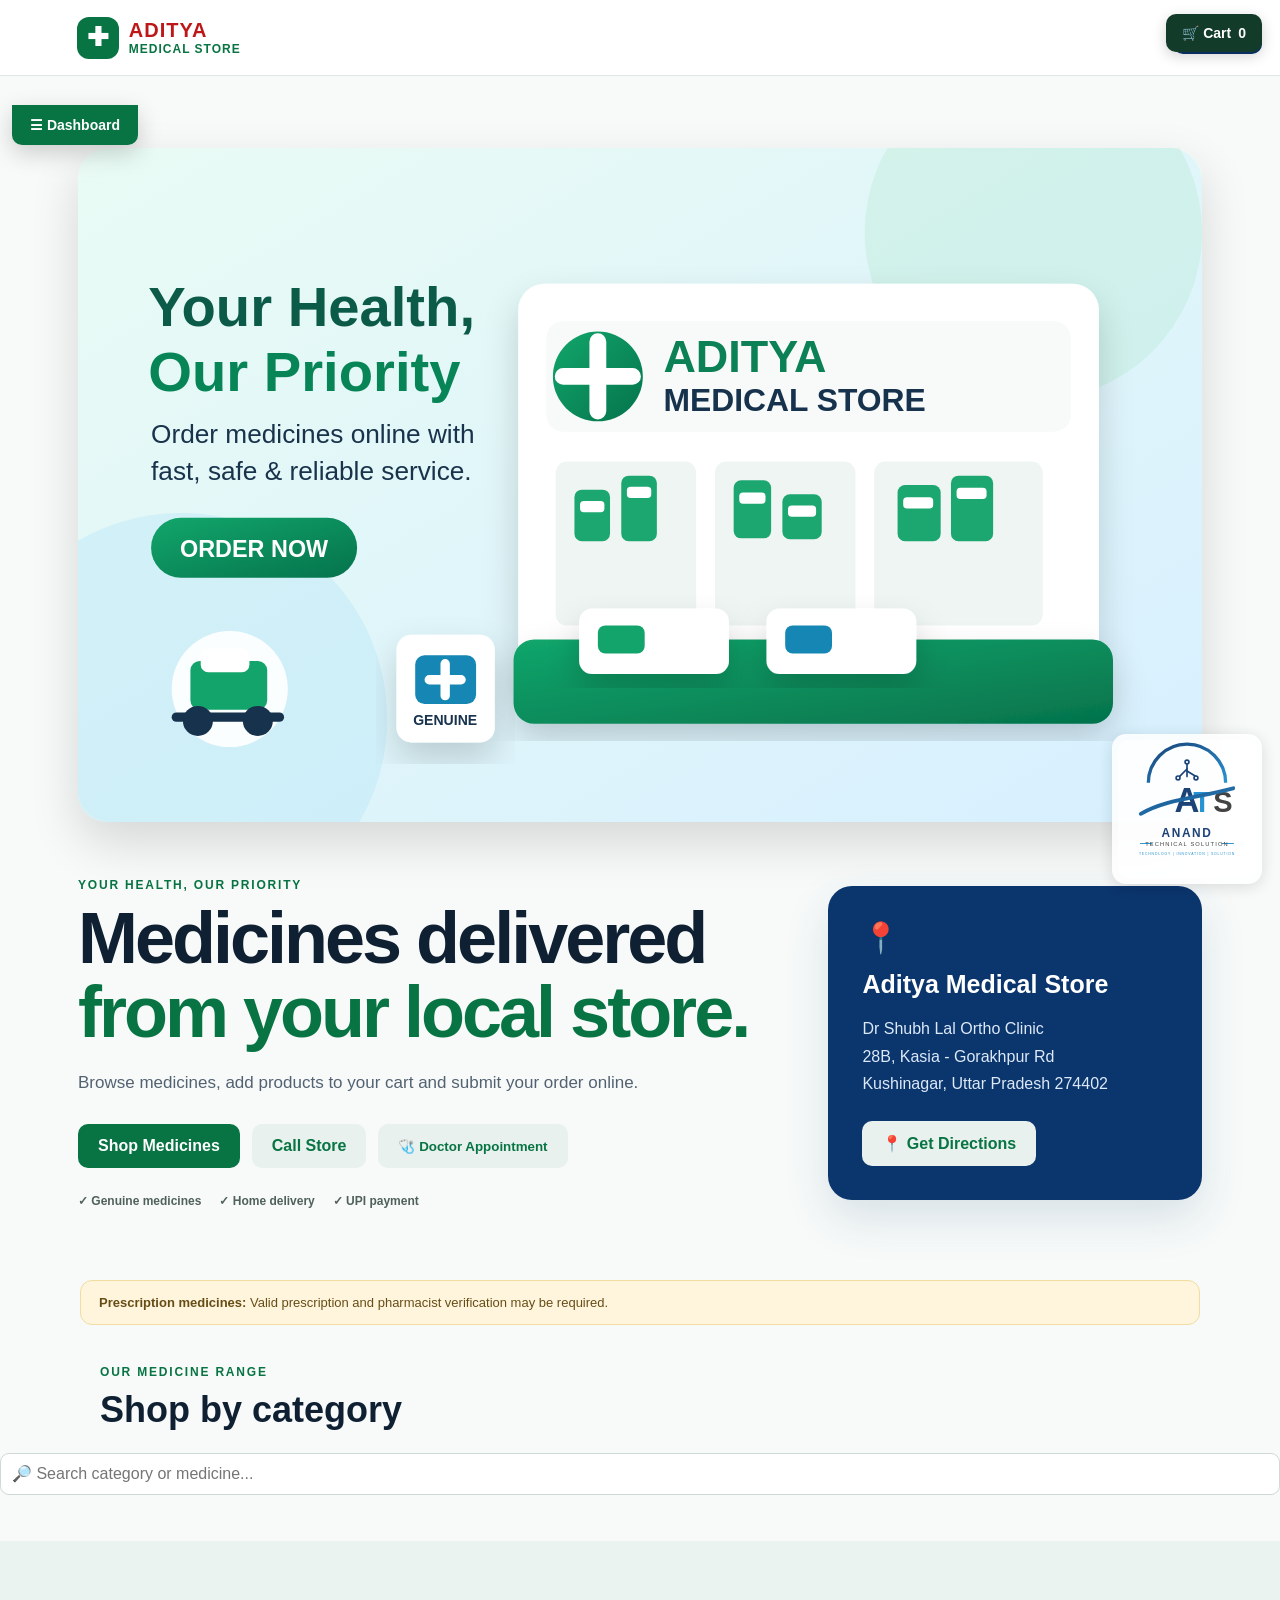
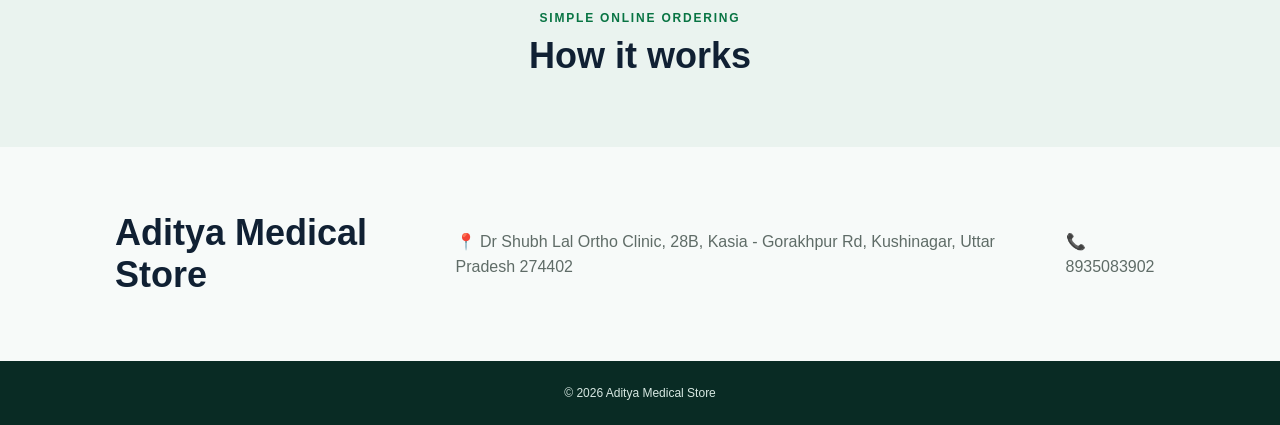
==== commit e868db18: "Force live homepage search update" ====
--- a/index.html
+++ b/index.html
@@ -1 +1 @@
-<!DOCTYPE html><html lang="en"><head><meta charset="UTF-8"><meta name="viewport" content="width=device-width, initial-scale=1.0"><meta name="description" content="Aditya Medical Store - Order medicines and healthcare essentials online."><title>Aditya Medical Store | Online Medicine Store</title><link rel="stylesheet" href="style.css?v=20260820-02"><link rel="stylesheet" href="category-slider.css?v=20260822-01"><link rel="stylesheet" href="seema-ai-hero.css?v=20260823-01"><style>#productGrid{display:none!important}</style></head><body><header class="topbar"><div class="brand"><div class="logo">✚</div><div><strong>ADITYA</strong><span>MEDICAL STORE</span></div></div><nav><a href="#products">Medicines</a><a href="#how">How to Order</a><a href="#contact">Contact</a><button id="customerLoginBtn" class="secondary" type="button" onclick="openCustomerAuth('login')">👤 Customer Login</button><div id="customerAccount" hidden><span>Hi, <strong id="customerNameDisplay">Customer</strong></span><button class="secondary" type="button" onclick="openMyOrders()">📦 My Orders</button><button class="secondary" type="button" onclick="logoutCustomer()">Logout</button></div><button id="mainCartButton" class="cart-btn" type="button" onclick="event.preventDefault();event.stopPropagation();var o=document.getElementById('cartOverlay');if(o){o.classList.add('open');o.style.display='flex';o.setAttribute('aria-hidden','false');if(window.reloadCartFromStorage)window.reloadCartFromStorage();}return false;">Cart <span id="cartCount">0</span></button></nav></header><section class="hero"><div><p class="eyebrow">YOUR HEALTH, OUR PRIORITY</p><h1>Medicines delivered<br><span>from your local store.</span></h1><p class="hero-copy">Browse medicines, add products to your cart and submit your order online.</p><div class="hero-actions"><a class="primary" href="#products">Shop Medicines</a><a class="secondary" href="tel:+918935083902">Call Store</a><button id="doctorAppointmentButton" class="secondary" type="button" onclick="openAppointment()">🩺 Doctor Appointment</button></div><div class="trust-row"><span>✓ Genuine medicines</span><span>✓ Home delivery</span><span>✓ UPI payment</span></div></div><div class="hero-visual"><div class="hero-ai-image"><img src="aditya-medical-store-ai-hero.svg" alt="Aditya Medical Store - online medicine ordering and pharmacy" loading="eager"></div><div class="hero-card"><div class="pin">📍</div><h3>Aditya Medical Store</h3><p>Dr Shubh Lal Ortho Clinic<br>28B, Kasia - Gorakhpur Rd<br>Kushinagar, Uttar Pradesh 274402</p><a class="secondary" href="https://www.google.com/maps/dir//Dr+Shubh+Lal+Ortho+Clinic,+28b,+Kasia+-+Gorakhpur+Rd,+Kushinagar,+Uttar+Pradesh+274402/@22.1313623,82.1169541,14z/data=!4m8!4m7!1m0!1m5!1m1!1s0x3993eb6f9ba30815:0x74059df802c42d1!2m2!1d83.9025261!2d26.7474443?entry=ttu&amp;g_ep=EgoyMDI2MDgxOS4wIKXMDSoASAFQAw%3D%3D" target="_blank" rel="noopener">📍 Get Directions</a></div></div></section><section class="notice"><strong>Prescription medicines:</strong> Valid prescription and pharmacist verification may be required.</section><main id="products"><div class="section-head"><div><p class="eyebrow">OUR MEDICINE RANGE</p><h2>Shop by category</h2></div></div><div class="homepage-search-wrap"><input id="homepageSearch" class="homepage-search" type="search" placeholder="🔎 Search category or medicine..." autocomplete="off"><div id="homepageSearchResults" class="homepage-search-results" hidden></div></div><div id="dynamicCategoryList" class="dynamic-category-list" aria-label="Medicine categories"></div><div id="productGrid" class="product-grid" aria-hidden="true"></div></main><section id="how" class="how"><p class="eyebrow">SIMPLE ONLINE ORDERING</p><h2>How it works</h2></section><section id="contact" class="contact"><h2>Aditya Medical Store</h2><p>📍 Dr Shubh Lal Ortho Clinic, 28B, Kasia - Gorakhpur Rd, Kushinagar, Uttar Pradesh 274402</p><p>📞 <a href="tel:+918935083902">8935083902</a></p><p><a href="https://www.google.com/maps/dir//Dr+Shubh+Lal+Ortho+Clinic,+28b,+Kasia+-+Gorakhpur+Rd,+Kushinagar,+Uttar+Pradesh+274402/@22.1313623,82.1169541,14z/data=!4m8!4m7!1m0!1m5!1m1!1s0x3993eb6f9ba30815:0x74059df802c42d1!2m2!1d83.9025261!2d26.7474443?entry=ttu&amp;g_ep=EgoyMDI2MDgxOS4wIKXMDSoASAFQAw%3D%3D" target="_blank" rel="noopener">📍 Open Google Maps Location</a></p></section><footer>© 2026 Aditya Medical Store</footer><div id="cartOverlay" class="overlay" onclick="closeCart(event)"><aside class="cart" onclick="event.stopPropagation()"><button class="close" type="button" onclick="closeCart()">×</button><h2>Your Cart</h2><div id="cartItems"></div><div class="cart-total"><span>Total</span><strong id="cartTotal">₹0</strong></div><button id="cartAddMoreButton" type="button" class="secondary full" hidden onclick="document.getElementById('cartOverlay').classList.remove('open');location.hash='products'">➕ Add More Medicines</button><button class="primary full" type="button" onclick="openCheckout()">Proceed to Order</button></aside></div><div id="customerAuthOverlay" class="overlay" onclick="if(event.target===this)closeCustomerAuth()"><aside class="checkout auth-card" onclick="event.stopPropagation()"><button class="close" type="button" onclick="closeCustomerAuth()">×</button><h2>👤 Customer Login</h2><p class="muted">Login to your Aditya Medical Store customer account.</p><div class="auth-tabs"><button id="loginTab" class="active" type="button" onclick="setAuthMode('login')">Login</button><button id="signupTab" type="button" onclick="setAuthMode('signup')">Create Account</button></div><div id="authMessage" class="auth-message"></div><div id="loginPanel"><form onsubmit="loginCustomer(event)"><label>Email address<input id="loginEmail" type="email" required autocomplete="email"></label><label>Password<input id="loginPassword" type="password" required autocomplete="current-password"></label><button class="primary full" type="submit">Login</button></form></div><div id="signupPanel" hidden><form onsubmit="signupCustomer(event)"><label>Full name<input id="signupName" required autocomplete="name"></label><label>Mobile number<input id="signupPhone" type="tel" pattern="[0-9]{10}" required autocomplete="tel"></label><label>Email address<input id="signupEmail" type="email" required autocomplete="email"></label><label>Password<input id="signupPassword" type="password" minlength="6" required autocomplete="new-password"></label><button class="primary full" type="submit">Create Account</button></form></div></aside></div><script src="https://cdn.jsdelivr.net/npm/@supabase/supabase-js@2"></script><script src="supabase-config.js?v=20260820-01"></script><script src="script.js?v=20260821-09"></script><script src="new-cart-v4.js?v=20260821-03"></script><script src="next-order-fix.js?v=20260821-05"></script><script src="realtime-stock.js?v=20260820-01"></script><script src="stock-order-fix.js?v=20260820-01"></script><script src="customer-auth.js?v=20260821-07"></script><script src="customer-orders.js?v=20260820-02"></script><script src="customer-dashboard.js?v=20260821-01"></script><script src="dynamic-categories.js?v=20260821-03"></script><script src="homepage-search.js?v=20260821-01"></script><script src="appointment.js?v=20260821-02"></script></body></html>+<!DOCTYPE html><html lang="en"><head><meta charset="UTF-8"><meta name="viewport" content="width=device-width, initial-scale=1.0"><meta name="description" content="Aditya Medical Store - Order medicines and healthcare essentials online."><title>Aditya Medical Store | Online Medicine Store</title><link rel="stylesheet" href="style.css?v=20260820-02"><link rel="stylesheet" href="category-slider.css?v=20260822-01"><link rel="stylesheet" href="seema-ai-hero.css?v=20260823-01"><style>#productGrid{display:none!important}</style></head><body><header class="topbar"><div class="brand"><div class="logo">✚</div><div><strong>ADITYA</strong><span>MEDICAL STORE</span></div></div><nav><a href="#products">Medicines</a><a href="#how">How to Order</a><a href="#contact">Contact</a><button id="customerLoginBtn" class="secondary" type="button" onclick="openCustomerAuth('login')">👤 Customer Login</button><div id="customerAccount" hidden><span>Hi, <strong id="customerNameDisplay">Customer</strong></span><button class="secondary" type="button" onclick="openMyOrders()">📦 My Orders</button><button class="secondary" type="button" onclick="logoutCustomer()">Logout</button></div><button id="mainCartButton" class="cart-btn" type="button" onclick="event.preventDefault();event.stopPropagation();var o=document.getElementById('cartOverlay');if(o){o.classList.add('open');o.style.display='flex';o.setAttribute('aria-hidden','false');if(window.reloadCartFromStorage)window.reloadCartFromStorage();}return false;">Cart <span id="cartCount">0</span></button></nav></header><section class="hero"><div><p class="eyebrow">YOUR HEALTH, OUR PRIORITY</p><h1>Medicines delivered<br><span>from your local store.</span></h1><p class="hero-copy">Browse medicines, add products to your cart and submit your order online.</p><div class="hero-actions"><a class="primary" href="#products">Shop Medicines</a><a class="secondary" href="tel:+918935083902">Call Store</a><button id="doctorAppointmentButton" class="secondary" type="button" onclick="openAppointment()">🩺 Doctor Appointment</button></div><div class="trust-row"><span>✓ Genuine medicines</span><span>✓ Home delivery</span><span>✓ UPI payment</span></div></div><div class="hero-visual"><div class="hero-ai-image"><img src="aditya-medical-store-ai-hero.svg" alt="Aditya Medical Store - online medicine ordering and pharmacy" loading="eager"></div><div class="hero-card"><div class="pin">📍</div><h3>Aditya Medical Store</h3><p>Dr Shubh Lal Ortho Clinic<br>28B, Kasia - Gorakhpur Rd<br>Kushinagar, Uttar Pradesh 274402</p><a class="secondary" href="https://www.google.com/maps/dir//Dr+Shubh+Lal+Ortho+Clinic,+28b,+Kasia+-+Gorakhpur+Rd,+Kushinagar,+Uttar+Pradesh+274402/@22.1313623,82.1169541,14z/data=!4m8!4m7!1m0!1m5!1m1!1s0x3993eb6f9ba30815:0x74059df802c42d1!2m2!1d83.9025261!2d26.7474443" target="_blank" rel="noopener">📍 Get Directions</a></div></div></section><section class="notice"><strong>Prescription medicines:</strong> Valid prescription and pharmacist verification may be required.</section><main id="products"><div class="section-head"><div><p class="eyebrow">OUR MEDICINE RANGE</p><h2>Shop by category</h2></div></div><div class="homepage-search-wrap"><input id="homepageSearch" class="homepage-search" type="search" placeholder="🔎 Search category or medicine..." autocomplete="off"><div id="homepageSearchResults" class="homepage-search-results" hidden></div></div><div id="dynamicCategoryList" class="dynamic-category-list" aria-label="Medicine categories"></div><div id="productGrid" class="product-grid" aria-hidden="true"></div></main><section id="how" class="how"><p class="eyebrow">SIMPLE ONLINE ORDERING</p><h2>How it works</h2></section><section id="contact" class="contact"><h2>Aditya Medical Store</h2><p>📍 Dr Shubh Lal Ortho Clinic, 28B, Kasia - Gorakhpur Rd, Kushinagar, Uttar Pradesh 274402</p><p>📞 <a href="tel:+918935083902">8935083902</a></p></section><footer>© 2026 Aditya Medical Store</footer><div id="cartOverlay" class="overlay" onclick="closeCart(event)"><aside class="cart" onclick="event.stopPropagation()"><button class="close" type="button" onclick="closeCart()">×</button><h2>Your Cart</h2><div id="cartItems"></div><div class="cart-total"><span>Total</span><strong id="cartTotal">₹0</strong></div><button id="cartAddMoreButton" type="button" class="secondary full" hidden onclick="document.getElementById('cartOverlay').classList.remove('open');location.hash='products'">➕ Add More Medicines</button><button class="primary full" type="button" onclick="openCheckout()">Proceed to Order</button></aside></div><div id="customerAuthOverlay" class="overlay" onclick="if(event.target===this)closeCustomerAuth()"><aside class="checkout auth-card" onclick="event.stopPropagation()"><button class="close" type="button" onclick="closeCustomerAuth()">×</button><h2>👤 Customer Login</h2><p class="muted">Login to your Aditya Medical Store customer account.</p><div class="auth-tabs"><button id="loginTab" class="active" type="button" onclick="setAuthMode('login')">Login</button><button id="signupTab" type="button" onclick="setAuthMode('signup')">Create Account</button></div><div id="authMessage" class="auth-message"></div><div id="loginPanel"><form onsubmit="loginCustomer(event)"><label>Email address<input id="loginEmail" type="email" required autocomplete="email"></label><label>Password<input id="loginPassword" type="password" required autocomplete="current-password"></label><button class="primary full" type="submit">Login</button></form></div><div id="signupPanel" hidden><form onsubmit="signupCustomer(event)"><label>Full name<input id="signupName" required autocomplete="name"></label><label>Mobile number<input id="signupPhone" type="tel" pattern="[0-9]{10}" required autocomplete="tel"></label><label>Email address<input id="signupEmail" type="email" required autocomplete="email"></label><label>Password<input id="signupPassword" type="password" minlength="6" required autocomplete="new-password"></label><button class="primary full" type="submit">Create Account</button></form></div></aside></div><script src="https://cdn.jsdelivr.net/npm/@supabase/supabase-js@2"></script><script src="supabase-config.js?v=20260820-01"></script><script src="script.js?v=20260821-09"></script><script src="new-cart-v4.js?v=20260821-03"></script><script src="next-order-fix.js?v=20260821-05"></script><script src="realtime-stock.js?v=20260820-01"></script><script src="stock-order-fix.js?v=20260820-01"></script><script src="customer-auth.js?v=20260821-07"></script><script src="customer-orders.js?v=20260820-02"></script><script src="customer-dashboard.js?v=20260821-01"></script><script src="dynamic-categories.js?v=20260821-03"></script><script src="homepage-search.js?v=20260824-01"></script><script src="appointment.js?v=20260821-02"></script></body></html>
